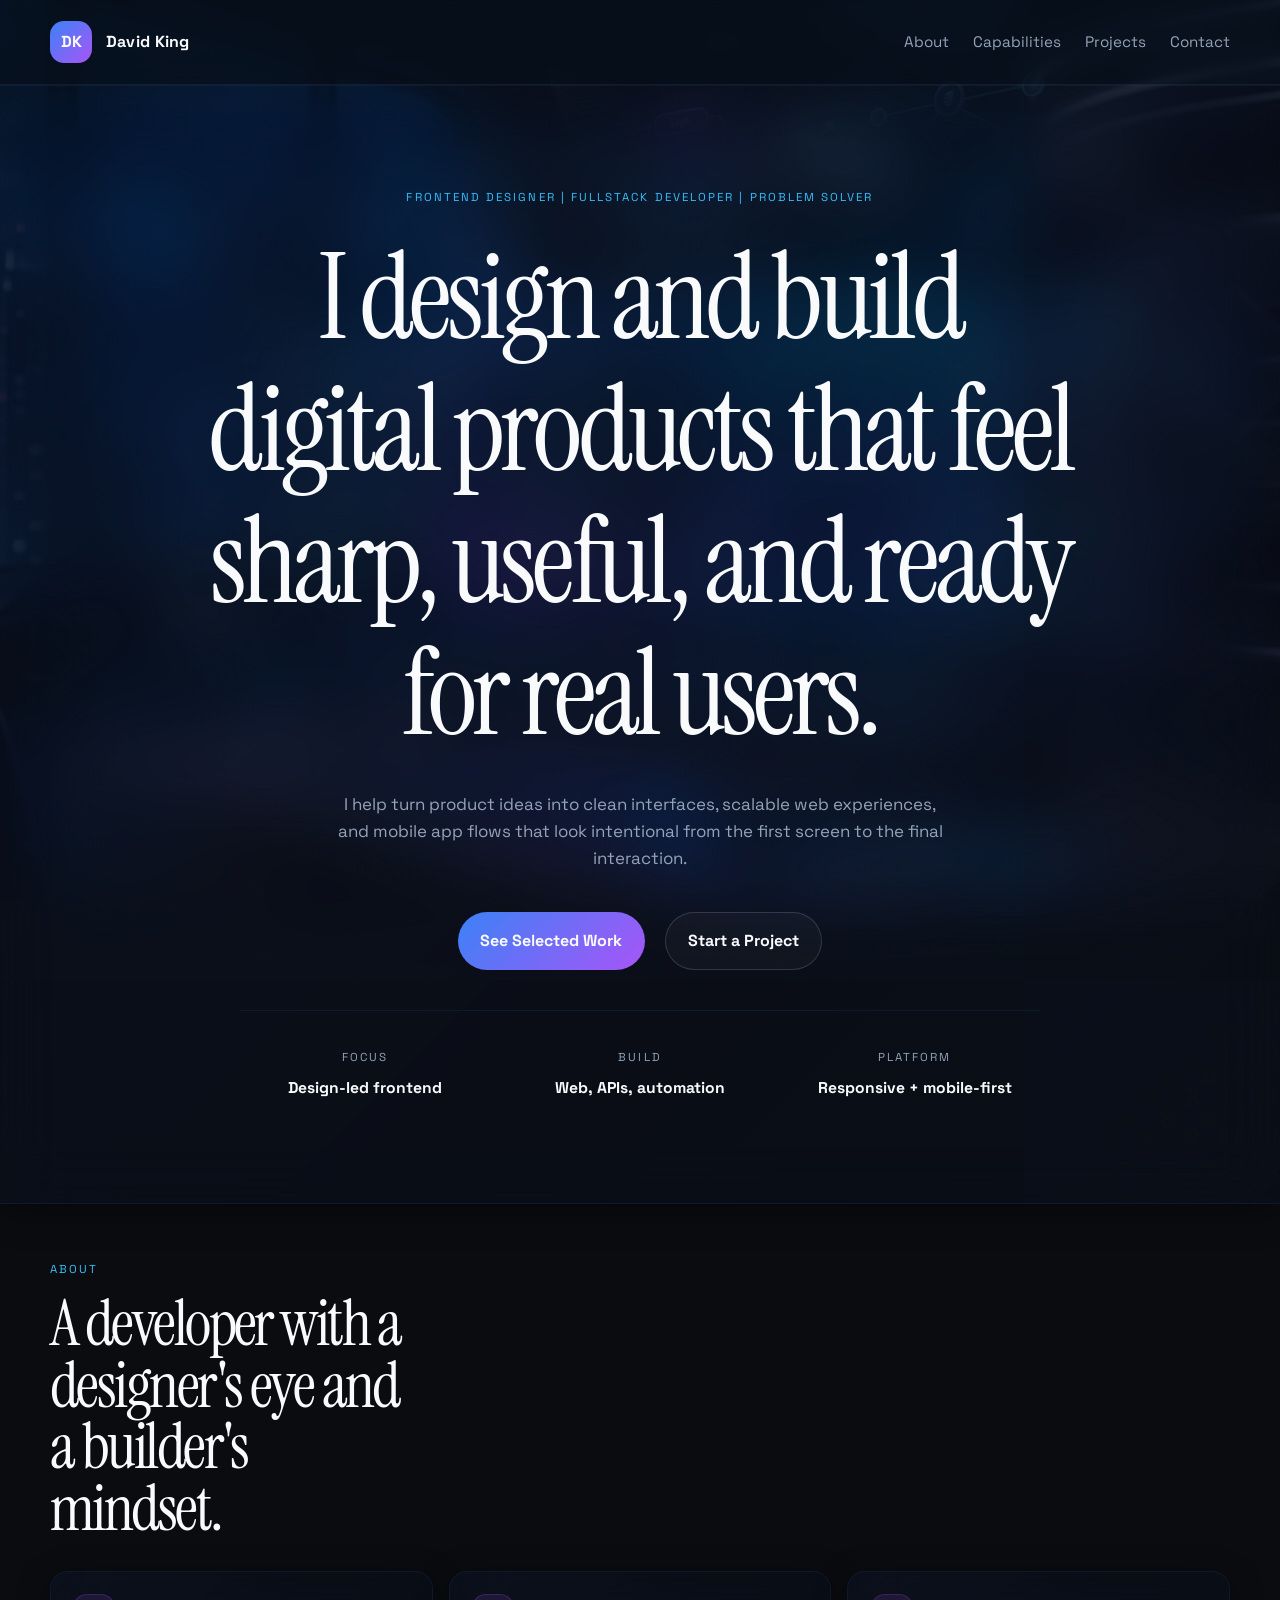
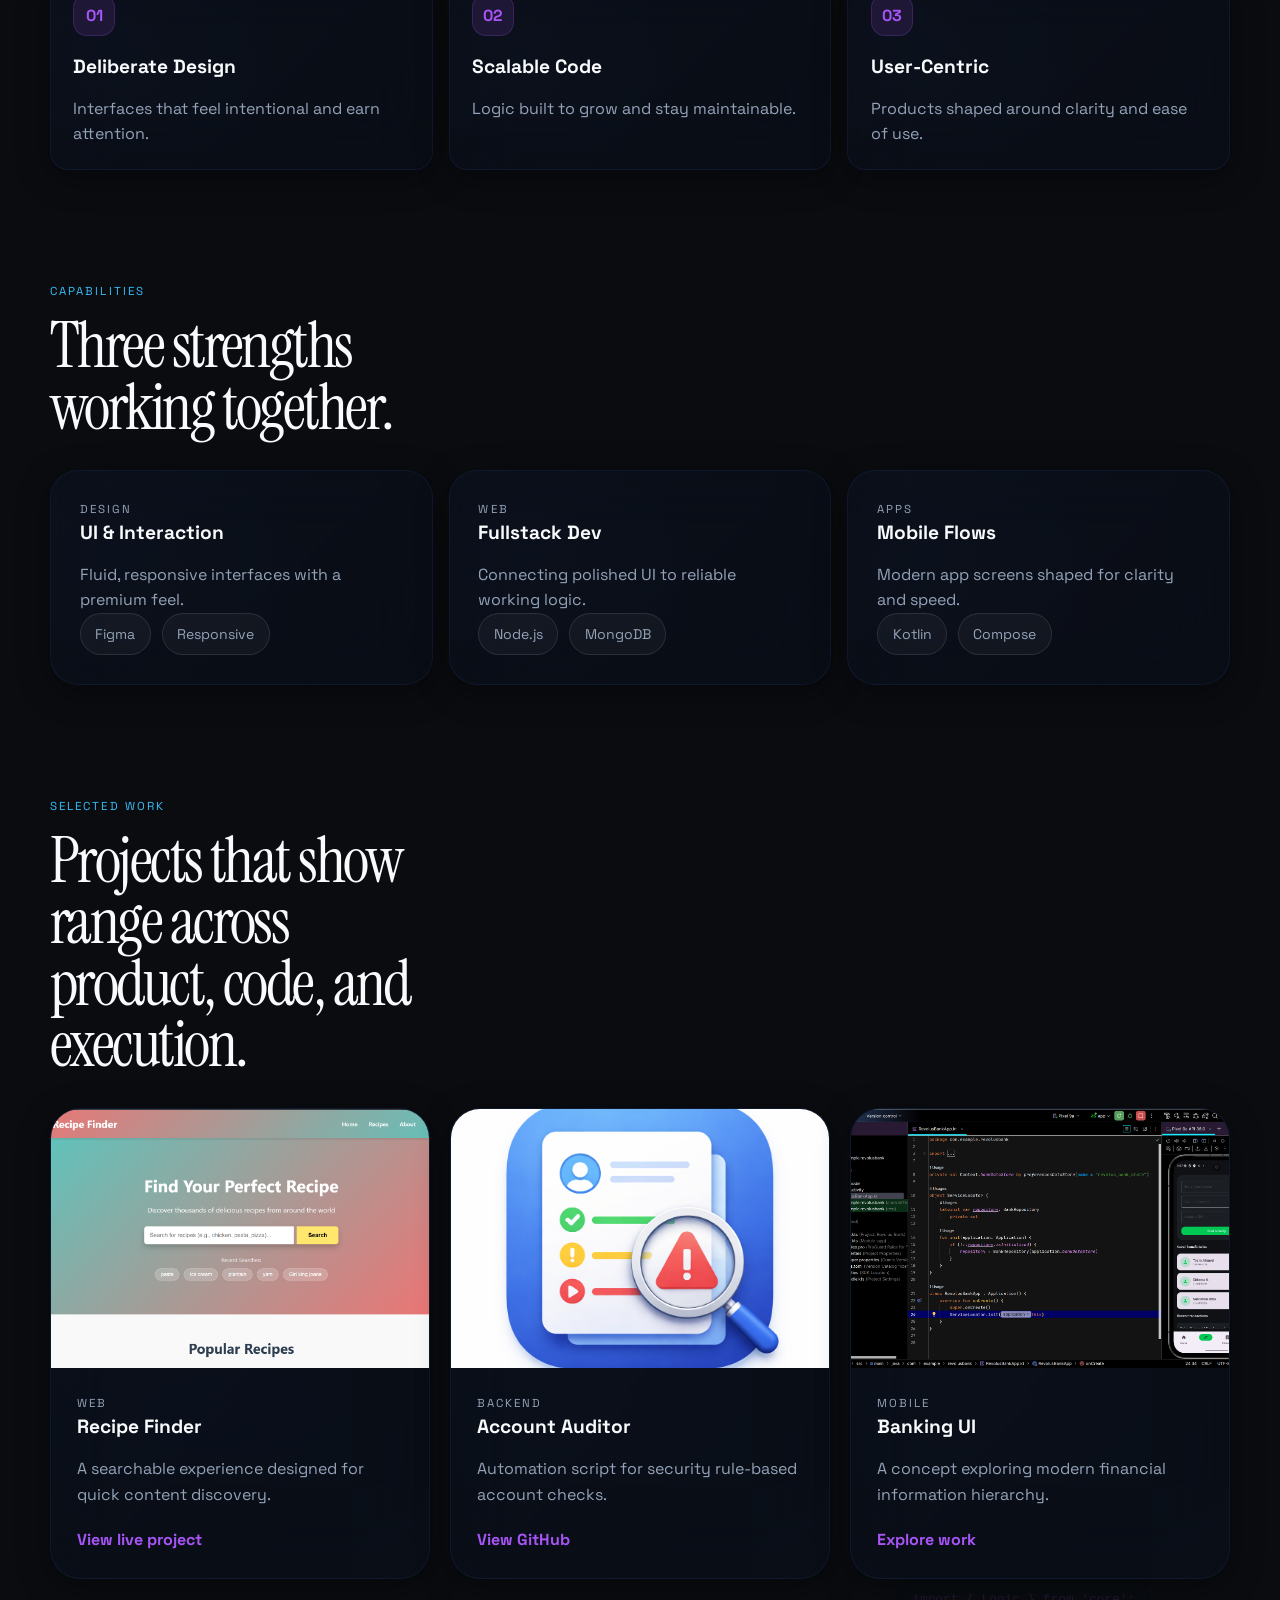
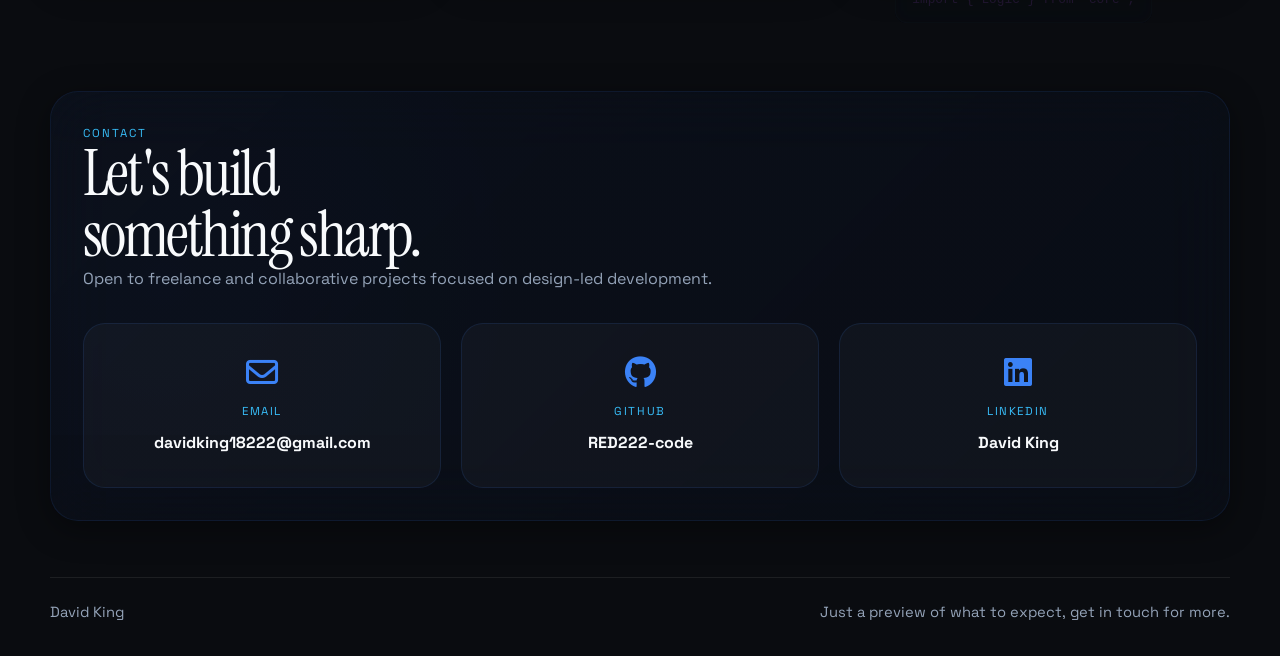
==== index.html @ bf454a8c "Initial commit" ====
<!DOCTYPE html>
<html lang="en">

<head>
    <meta charset="UTF-8">
    <meta name="viewport" content="width=device-width, initial-scale=1.0">
    <meta name="description"
        content="Portfolio of David King, a frontend designer, fullstack developer, and app developer building polished digital products across web and mobile.">
    <title>David King | Frontend Designer & Fullstack Developer</title>
    <link rel="preconnect" href="https://fonts.googleapis.com">
    <link rel="preconnect" href="https://fonts.gstatic.com" crossorigin>
    <link
        href="https://fonts.googleapis.com/css2?family=Instrument+Serif:ital@0;1&family=Space+Grotesk:wght@400;500;700&display=swap"
        rel="stylesheet">
    <link rel="stylesheet" href="https://cdnjs.cloudflare.com/ajax/libs/font-awesome/6.5.1/css/all.min.css">
    <link rel="stylesheet" href="style.css">
</head>

<body>
    <div class="page-glow page-glow-left"></div>
    <div class="page-glow page-glow-right"></div>

    <nav class="navbar">
        <div class="container nav-wrapper">
            <a href="#home" class="brand">
                <span class="brand-mark">DK</span>
                <span class="brand-text">David King</span>
            </a>

            <button class="menu-toggle" type="button" aria-expanded="false" aria-controls="navMenu"
                aria-label="Toggle navigation">
                <span></span>
                <span></span>
            </button>

            <div class="nav-panel" id="navMenu">
                <ul class="nav-menu">
                    <li><a href="#about" class="nav-link">About</a></li>
                    <li><a href="#capabilities" class="nav-link">Capabilities</a></li>
                    <li><a href="#projects" class="nav-link">Projects</a></li>
                    <li><a href="#contact" class="nav-link">Contact</a></li>
                </ul>
            </div>
        </div>
    </nav>

    <main>
        <section id="home" class="hero">
            <div class="decorative-elements">
                <div class="floating-snippet snippet-1">const solve = (problem) => { ... }</div>
                <div class="floating-snippet snippet-2">GET /api/v1/solutions</div>
                <div class="floating-snippet snippet-3">{ status: "optimized" }</div>
                <div class="floating-snippet snippet-4">import { Logic } from 'core';</div>
            </div>
            <div class="hero-grid">
                <div class="hero-copy reveal">
                    <p class="eyebrow">Frontend designer | Fullstack developer | Problem Solver</p>
                    <h1 class="hero-title">I design and build digital products that feel sharp, useful, and ready for
                        real users.</h1>
                    <p class="hero-description">
                        I help turn product ideas into clean interfaces, scalable web experiences, and mobile app flows
                        that look intentional from the first screen to the final interaction.
                    </p>
                    <div class="hero-actions">
                        <a href="#projects" class="btn btn-primary">See Selected Work</a>
                        <a href="#contact" class="btn btn-secondary">Start a Project</a>
                    </div>
                    <div class="hero-proof">
                        <div>
                            <span class="proof-label">Focus</span>
                            <strong>Design-led frontend</strong>
                        </div>
                        <div>
                            <span class="proof-label">Build</span>
                            <strong>Web, APIs, automation</strong>
                        </div>
                        <div>
                            <span class="proof-label">Platform</span>
                            <strong>Responsive + mobile-first</strong>
                        </div>
                    </div>
                </div>

            </div>
            </div>
        </section>

        <section id="about" class="about section-shell">
            <div class="container">
                <div class="section-heading reveal">
                    <p class="eyebrow">About</p>
                    <h2 class="section-title">A developer with a designer's eye and a builder's mindset.</h2>
                </div>

                <div class="about-grid">
                    <div class="about-values">
                        <article class="value-card reveal">
                            <span class="value-index">01</span>
                            <h3>Deliberate Design</h3>
                            <p>Interfaces that feel intentional and earn attention.</p>
                        </article>
                        <article class="value-card reveal">
                            <span class="value-index">02</span>
                            <h3>Scalable Code</h3>
                            <p>Logic built to grow and stay maintainable.</p>
                        </article>
                        <article class="value-card reveal">
                            <span class="value-index">03</span>
                            <h3>User-Centric</h3>
                            <p>Products shaped around clarity and ease of use.</p>
                        </article>
                    </div>
                </div>
            </div>
        </section>

        <section id="capabilities" class="capabilities section-shell">
            <div class="container">
                <div class="section-heading reveal">
                    <p class="eyebrow">Capabilities</p>
                    <h2 class="section-title">Three strengths working together.</h2>
                </div>

                <div class="capability-grid">
                    <article class="capability-card reveal">
                        <p class="card-kicker">Design</p>
                        <h3>UI & Interaction</h3>
                        <p>Fluid, responsive interfaces with a premium feel.</p>
                        <div class="tag-row">
                            <span>Figma</span>
                            <span>Responsive</span>
                        </div>
                    </article>

                    <article class="capability-card reveal">
                        <p class="card-kicker">Web</p>
                        <h3>Fullstack Dev</h3>
                        <p>Connecting polished UI to reliable working logic.</p>
                        <div class="tag-row">
                            <span>Node.js</span>
                            <span>MongoDB</span>
                        </div>
                    </article>

                    <article class="capability-card reveal">
                        <p class="card-kicker">Apps</p>
                        <h3>Mobile Flows</h3>
                        <p>Modern app screens shaped for clarity and speed.</p>
                        <div class="tag-row">
                            <span>Kotlin</span>
                            <span>Compose</span>
                        </div>
                    </article>
                </div>
            </div>
        </section>

        <section id="projects" class="projects section-shell">
            <div class="container">
                <div class="section-heading reveal">
                    <p class="eyebrow">Selected work</p>
                    <h2 class="section-title">Projects that show range across product, code, and execution.</h2>
                </div>

                <div class="projects-grid">
                    <article class="project-card reveal">
                        <div class="project-image-wrapper">
                            <img src="img/recipe searcher.png" alt="Recipe Finder interface preview"
                                class="project-image" loading="lazy">
                        </div>
                        <div class="project-content">
                            <p class="card-kicker">Web</p>
                            <h3>Recipe Finder</h3>
                            <p>A searchable experience designed for quick content discovery.</p>
                            <a href="https://courageous-churros-f4e0e7.netlify.app/" class="project-link"
                                target="_blank" rel="noopener noreferrer">View live project</a>
                        </div>
                    </article>

                    <article class="project-card reveal">
                        <div class="project-image-wrapper">
                            <img src="img/Account audit.png" alt="Account auditing workflow preview"
                                class="project-image" loading="lazy">
                        </div>
                        <div class="project-content">
                            <p class="card-kicker">Backend</p>
                            <h3>Account Auditor</h3>
                            <p>Automation script for security rule-based account checks.</p>
                            <a href="https://github.com/RED222-code" class="project-link" target="_blank"
                                rel="noopener noreferrer">View GitHub</a>
                        </div>
                    </article>

                    <article class="project-card reveal">
                        <div class="project-image-wrapper">
                            <img src="img/Banking app.png" alt="Banking app UI concept preview" class="project-image"
                                loading="lazy">
                        </div>
                        <div class="project-content">
                            <p class="card-kicker">Mobile</p>
                            <h3>Banking UI</h3>
                            <p>A concept exploring modern financial information hierarchy.</p>
                            <a href="https://github.com/RED222-code" class="project-link" target="_blank"
                                rel="noopener noreferrer">Explore work</a>
                        </div>
                    </article>
                </div>
            </div>
        </section>


        <section id="contact" class="contact section-shell">
            <div class="container contact-shell reveal">
                <div class="contact-copy">
                    <p class="eyebrow">Contact</p>
                    <h2 class="section-title">Let's build something sharp.</h2>
                    <p class="contact-intro">
                        Open to freelance and collaborative projects focused on design-led development.
                    </p>
                </div>

                <div class="contact-grid">
                    <a class="contact-card" href="mailto:davidking18222@gmail.com">
                        <i class="fa-regular fa-envelope"></i>
                        <span>Email</span>
                        <strong>davidking18222@gmail.com</strong>
                    </a>
                    <a class="contact-card" href="https://github.com/RED222-code" target="_blank"
                        rel="noopener noreferrer">
                        <i class="fa-brands fa-github"></i>
                        <span>GitHub</span>
                        <strong>RED222-code</strong>
                    </a>
                    <a class="contact-card" href="https://www.linkedin.com/in/davidking/" target="_blank"
                        rel="noopener noreferrer">
                        <i class="fa-brands fa-linkedin"></i>
                        <span>LinkedIn</span>
                        <strong>David King</strong>
                    </a>
                </div>
            </div>
        </section>
    </main>

    <footer class="footer">
        <div class="container footer-shell">
            <p>David King</p>
            <p>Just a preview of what to expect, get in touch for more.</p>
        </div>
    </footer>

    <script src="backend.js"></script>
</body>

</html>
---- style.css ----
:root {
    --bg: #0a0c10;
    --bg-soft: #11141b;
    --bg-overlay: rgba(10, 12, 16, 0.65);
    --panel: rgba(15, 23, 42, 0.45);
    --panel-strong: rgba(10, 15, 25, 0.75);
    --line: rgba(59, 130, 246, 0.12);
    --text: #f8fafc;
    --muted: #94a3b8;
    --accent: #3b82f6;
    --accent-soft: #60a5fa;
    --accent-purple: #a855f7;
    --cool: #38bdf8;
    --shadow: 0 24px 80px rgba(0, 0, 0, 0.6);
    --radius: 28px;
    --radius-sm: 18px;
    --transition: 200ms cubic-bezier(0.4, 0, 0.2, 1);
}

* {
    margin: 0;
    padding: 0;
    box-sizing: border-box;
}

html {
    scroll-behavior: smooth;
}

body {
    font-family: "Space Grotesk", sans-serif;
    background-color: var(--bg);
    background-image: 
        linear-gradient(var(--bg-overlay), var(--bg-overlay)),
        url('img/background.png');
    background-attachment: fixed;
    background-size: cover;
    background-position: center;
    color: var(--text);
    line-height: 1.6;
    overflow-x: hidden;
    position: relative;
}

/* body::before removed to make background clear */

a {
    color: inherit;
}

img {
    display: block;
    max-width: 100%;
}

button {
    font: inherit;
}

.container {
    width: min(1180px, calc(100% - 32px));
    margin: 0 auto;
}

.page-glow {
    position: fixed;
    width: 42rem;
    height: 42rem;
    border-radius: 50%;
    filter: blur(150px);
    pointer-events: none;
    opacity: 0.1;
    z-index: 0;
    will-change: transform, opacity, background-color;
    transition: background-color 1.2s ease;
}

.page-glow-left {
    top: 5rem;
    left: -15rem;
    background: rgba(59, 130, 246, 0.18);
}

.page-glow-right {
    bottom: 5rem;
    right: -15rem;
    background: rgba(168, 85, 247, 0.14);
}

.navbar,
main,
.footer {
    position: relative;
    z-index: 1;
}

.navbar {
    position: sticky;
    top: 0;
    backdrop-filter: blur(18px);
    background: rgba(7, 17, 31, 0.72);
    border-bottom: 1px solid rgba(255, 255, 255, 0.06);
    z-index: 20;
}

.nav-wrapper {
    display: flex;
    align-items: center;
    justify-content: space-between;
    min-height: 84px;
    gap: 1.25rem;
}

.brand {
    display: inline-flex;
    align-items: center;
    gap: 0.85rem;
    text-decoration: none;
}

.brand-mark {
    width: 42px;
    height: 42px;
    border-radius: 14px;
    display: grid;
    place-items: center;
    background: linear-gradient(135deg, var(--accent), var(--accent-purple));
    color: var(--text);
    font-weight: 700;
}

.brand-text {
    font-size: 1rem;
    font-weight: 700;
    letter-spacing: 0.02em;
}

.nav-panel {
    display: flex;
    align-items: center;
    gap: 1.25rem;
}

.nav-menu {
    list-style: none;
    display: flex;
    gap: 1.5rem;
}

.nav-link {
    text-decoration: none;
    color: var(--muted);
    font-size: 0.95rem;
    transition: color var(--transition);
}

.nav-link:hover,
.nav-link.active {
    color: var(--text);
}

.menu-toggle {
    display: none;
    width: 48px;
    height: 48px;
    border-radius: 14px;
    border: 1px solid var(--line);
    background: rgba(255, 255, 255, 0.03);
    color: var(--text);
    align-items: center;
    justify-content: center;
    gap: 0.35rem;
    flex-direction: column;
}

.menu-toggle span {
    width: 18px;
    height: 2px;
    background: currentColor;
    border-radius: 999px;
    transition: transform var(--transition), opacity var(--transition);
}

.menu-toggle[aria-expanded="true"] span:first-child {
    transform: translateY(3px) rotate(45deg);
}

.menu-toggle[aria-expanded="true"] span:last-child {
    transform: translateY(-3px) rotate(-45deg);
}

.btn {
    display: inline-flex;
    align-items: center;
    justify-content: center;
    gap: 0.5rem;
    border: 0;
    border-radius: 999px;
    padding: 0.95rem 1.4rem;
    text-decoration: none;
    font-weight: 700;
    transition: transform var(--transition), background var(--transition), color var(--transition), border-color var(--transition);
}

.btn:hover {
    transform: translateY(-2px);
}

.btn-primary,
.btn-nav {
    background: linear-gradient(135deg, var(--accent), var(--accent-purple));
    color: var(--text);
}

.btn-secondary {
    border: 1px solid rgba(255, 255, 255, 0.14);
    background: rgba(255, 255, 255, 0.03);
    color: var(--text);
}

.hero {
    padding: 0;
}

.hero-grid {
    display: grid;
    grid-template-columns: 1fr;
    width: 100%;
    align-items: center;
    justify-items: center;
    text-align: center;
}

.hero-copy,
.hero-card,
.value-card,
.capability-card,
.project-card,
.process-card,
.contact-shell {
    position: relative;
    background: linear-gradient(135deg, rgba(15, 23, 42, 0.3), rgba(10, 15, 25, 0.5));
    border: 1px solid rgba(59, 130, 246, 0.1);
    box-shadow: 0 8px 32px 0 rgba(0, 0, 0, 0.4);
    backdrop-filter: blur(32px) saturate(180%);
    -webkit-backdrop-filter: blur(32px) saturate(180%);
    transition: border-color 0.4s ease, box-shadow 0.4s ease, transform 0.4s ease;
    overflow: hidden;
    z-index: 1;
}

/* Liquid Glass Mesh Background */
.hero-copy::after,
.hero-card::after,
.value-card::after,
.capability-card::after,
.project-card::after,
.process-card::after,
.contact-shell::after {
    content: "";
    position: absolute;
    inset: -100%;
    background-image: url("data:image/svg+xml,%3Csvg viewBox='0 0 1000 1000' xmlns='http://www.w3.org/2000/svg'%3E%3Cdefs%3E%3CradialGradient id='g' cx='50%25' cy='50%25' r='50%25'%3E%3Cstop offset='0%25' stop-color='%233b82f6' stop-opacity='.08'/%3E%3Cstop offset='100%25' stop-color='%233b82f6' stop-opacity='0'/%3E%3C/radialGradient%3E%3C/defs%3E%3Ccircle cx='200' cy='200' r='500' fill='url(%23g)'/%3E%3Ccircle cx='800' cy='800' r='500' fill='url(%23g)'/%3E%3C/svg%3E");
    background-size: 60% 60%;
    opacity: 0.2;
    z-index: -2;
    animation: liquidMove 30s ease-in-out infinite alternate;
    pointer-events: none;
}

@keyframes liquidMove {
    0% { transform: translate(-5%, -5%) rotate(0deg); }
    100% { transform: translate(5%, 5%) rotate(5deg); }
}

/* Spotlight overlay */
.hero-copy::before,
.hero-card::before,
.value-card::before,
.capability-card::before,
.project-card::before,
.process-card::before,
.contact-shell::before {
    content: "";
    position: absolute;
    inset: 0;
    background: radial-gradient(
        600px circle at var(--mouse-x, -100%) var(--mouse-y, -100%), 
        rgba(59, 130, 246, 0.15), 
        transparent 40%
    );
    z-index: -1;
    pointer-events: none;
    opacity: 0;
    transition: opacity 0.5s ease;
}

.hero-copy:hover::before,
.hero-card:hover::before,
.value-card:hover::before,
.capability-card:hover::before,
.project-card:hover::before,
.process-card:hover::before,
.contact-shell:hover::before {
    opacity: 1;
}

.hero-copy:hover,
.hero-card:hover,
.value-card:hover,
.capability-card:hover,
.project-card:hover,
.process-card:hover,
.contact-shell:hover {
    border-color: rgba(59, 130, 246, 0.4);
    box-shadow: 0 0 40px rgba(59, 130, 246, 0.12);
}

.hero-copy {
    padding: clamp(4rem, 8vw, 8rem) clamp(1rem, 5vw, 4rem);
    border-radius: 0;
    width: 100%;
    min-height: 100vh;
    display: flex;
    flex-direction: column;
    justify-content: center;
    align-items: center;
    border-left: 0;
    border-right: 0;
}

.eyebrow,
.card-kicker,
.hero-card-label,
.proof-label {
    text-transform: uppercase;
    letter-spacing: 0.18em;
    font-size: 0.72rem;
}

.eyebrow,
.card-kicker,
.hero-card-label {
    color: var(--cool);
}

.hero-title,
.section-title,
.hero-card h2 {
    font-family: "Instrument Serif", serif;
    font-weight: 400;
    line-height: 0.96;
    letter-spacing: -0.04em;
}

.hero-title {
    font-size: clamp(3rem, 10vw, 7.5rem);
    margin: 1.5rem 0 2rem;
    max-width: 16ch;
    line-height: 1.1;
}

.hero-description {
    max-width: 56ch;
    margin-left: auto;
    margin-right: auto;
    color: var(--muted);
    font-size: 1.06rem;
}

.hero-actions {
    display: flex;
    flex-wrap: wrap;
    justify-content: center;
    gap: 1.25rem;
    margin: 2.5rem 0;
}

.hero-proof {
    display: grid;
    grid-template-columns: repeat(3, minmax(0, 1fr));
    gap: 1.5rem;
    padding-top: 2rem;
    border-top: 1px solid rgba(59, 130, 246, 0.1);
    width: 100%;
    max-width: 800px;
    margin-left: auto;
    margin-right: auto;
}

.hero-proof strong {
    display: block;
    margin-top: 0.45rem;
    font-size: 0.98rem;
}

.proof-label {
    color: var(--muted);
}

.hero-card {
    border-radius: 30px;
    padding: 2rem;
    display: flex;
    flex-direction: column;
    justify-content: space-between;
}

.hero-card h2 {
    font-size: clamp(2rem, 4vw, 3rem);
    margin: 0.9rem 0 1.25rem;
}

.hero-list {
    list-style: none;
    display: grid;
    gap: 1rem;
    color: var(--muted);
}

.hero-list li {
    padding-left: 1.15rem;
    position: relative;
}

.hero-list li::before {
    content: "";
    position: absolute;
    left: 0;
    top: 0.7rem;
    width: 6px;
    height: 6px;
    border-radius: 50%;
    background: var(--accent);
}

.hero-badges,
.tag-row {
    display: flex;
    flex-wrap: wrap;
    gap: 0.7rem;
}

.hero-badges {
    margin-top: 1.6rem;
}

.hero-badges span,
.tag-row span {
    border-radius: 999px;
    border: 1px solid rgba(255, 255, 255, 0.1);
    background: rgba(255, 255, 255, 0.04);
    padding: 0.55rem 0.9rem;
    font-size: 0.88rem;
    color: var(--muted);
}

.section-shell {
    padding: 3.5rem 0;
}

.section-heading {
    display: grid;
    gap: 0.9rem;
    margin-bottom: 2rem;
}

.section-title {
    font-size: clamp(2.4rem, 5vw, 4.5rem);
    max-width: 13ch;
}

.about-grid {
    display: grid;
    grid-template-columns: 1fr;
    gap: 1.5rem;
}

.contact-shell {
    border-radius: var(--radius);
    padding: 2rem;
}


.about-values {
    display: grid;
    grid-template-columns: repeat(3, minmax(0, 1fr));
    gap: 1rem;
}

.value-card {
    border-radius: var(--radius-sm);
    padding: 1.4rem;
}

.value-index,
.process-card span {
    display: inline-flex;
    align-items: center;
    justify-content: center;
    width: 42px;
    height: 42px;
    border-radius: 14px;
    background: rgba(168, 85, 247, 0.12);
    color: var(--accent-purple);
    margin-bottom: 1rem;
    font-weight: 700;
    border: 1px solid rgba(168, 85, 247, 0.2);
}

.value-card h3,
.capability-card h3,
.project-content h3,
.process-card h3 {
    font-size: 1.2rem;
    margin-bottom: 0.8rem;
}

.value-card p,
.capability-card p,
.project-content p,
.process-card p,
.contact-intro {
    color: var(--muted);
}

.capability-grid,
.process-grid {
    display: grid;
    grid-template-columns: repeat(3, minmax(0, 1fr));
    gap: 1rem;
}

.capability-card,
.process-card {
    border-radius: var(--radius);
    padding: 1.8rem;
}

.projects-grid {
    display: grid;
    grid-template-columns: repeat(3, minmax(0, 1fr));
    gap: 1.25rem;
}

.project-card {
    border-radius: 30px;
    overflow: hidden;
}

.project-image-wrapper {
    aspect-ratio: 16 / 11;
    overflow: hidden;
    background: var(--panel-strong);
}

.project-image {
    width: 100%;
    height: 100%;
    object-fit: cover;
    transition: transform 300ms ease;
}

.project-card:hover .project-image {
    transform: scale(1.04);
}

.project-content {
    padding: 1.6rem;
}

.project-points {
    list-style: none;
    display: grid;
    gap: 0.75rem;
    margin: 1rem 0 1.25rem;
}

.project-points li {
    position: relative;
    padding-left: 1.2rem;
    color: var(--muted);
}

.project-points li::before {
    content: "";
    position: absolute;
    left: 0;
    top: 0.65rem;
    width: 7px;
    height: 7px;
    border-radius: 50%;
    background: var(--cool);
}

.project-link {
    display: inline-flex;
    margin-top: 1.25rem;
    text-decoration: none;
    font-weight: 700;
    color: var(--accent-purple);
}

.contact-shell {
    display: grid;
    gap: 2rem;
}

.contact-grid {
    display: grid;
    grid-template-columns: repeat(3, minmax(0, 1fr));
    gap: 1.25rem;
}

.contact-card {
    display: flex;
    flex-direction: column;
    align-items: center;
    justify-content: center;
    text-align: center;
    gap: 0.6rem;
    text-decoration: none;
    padding: 2rem 1.5rem;
    border-radius: 22px;
    border: 1px solid var(--line);
    background: rgba(255, 255, 255, 0.03);
    transition: transform var(--transition), border-color var(--transition), background var(--transition);
}

.contact-card i {
    font-size: 2rem;
    color: var(--accent);
    margin-bottom: 0.25rem;
    transition: transform var(--transition), color var(--transition);
}

.contact-card:hover i {
    transform: scale(1.1);
    color: var(--accent-purple);
}

.contact-card:hover {
    transform: translateY(-3px);
    border-color: rgba(255, 209, 102, 0.4);
    background: rgba(255, 255, 255, 0.05);
}

.contact-card span {
    color: var(--cool);
    text-transform: uppercase;
    letter-spacing: 0.14em;
    font-size: 0.72rem;
}

.footer {
    padding: 0 0 2rem;
}

.footer-shell {
    border-top: 1px solid rgba(255, 255, 255, 0.08);
    padding-top: 1.4rem;
    display: flex;
    justify-content: space-between;
    gap: 1rem;
    color: var(--muted);
    font-size: 0.92rem;
}

.reveal {
    opacity: 1;
    transform: none;
}

.js .reveal {
    opacity: 0;
    transform: translateY(28px);
    transition: opacity 600ms ease, transform 600ms ease;
}

.js .reveal.is-visible {
    opacity: 1;
    transform: translateY(0);
}

@media (max-width: 1080px) {
    .hero-grid,
    .about-grid,
    .projects-grid,
    .contact-grid,
    .capability-grid,
    .process-grid {
        grid-template-columns: 1fr 1fr;
    }

    .about-values {
        grid-template-columns: 1fr;
    }

    .contact-grid {
        grid-template-columns: 1fr 1fr;
    }
}

@media (max-width: 860px) {
    .menu-toggle {
        display: inline-flex;
    }

    .nav-panel {
        position: absolute;
        top: calc(100% + 12px);
        right: 16px;
        left: 16px;
        padding: 1rem;
        border-radius: 24px;
        border: 1px solid rgba(220, 38, 38, 0.2);
        background: rgba(20, 5, 5, 0.9);
        backdrop-filter: blur(24px) saturate(180%);
        box-shadow: var(--shadow);
        display: none;
        flex-direction: column;
        align-items: stretch;
    }

    .nav-panel.is-open {
        display: flex;
    }

    .nav-menu {
        flex-direction: column;
        gap: 1rem;
    }

    .btn-nav {
        width: 100%;
    }

    .hero-grid,
    .about-grid,
    .projects-grid,
    .capability-grid,
    .process-grid,
    .contact-grid {
        grid-template-columns: 1fr;
    }

    .hero-copy {
        min-height: auto;
    }

    .hero-proof {
        grid-template-columns: 1fr;
    }

    .section-title {
        max-width: 100%;
    }

    .footer-shell {
        flex-direction: column;
    }
}

@media (max-width: 560px) {
    .hero {
        padding-top: 4.5rem;
    }

    .hero-copy,
    .hero-card,
    .about-story,
    .value-card,
    .capability-card,
    .project-content,
    .process-card,
    .contact-shell {
        padding: 1.3rem;
    }

    .container {
        width: min(1180px, calc(100% - 20px));
    }

    .hero-title {
        font-size: clamp(2.8rem, 14vw, 4rem);
    }

    .section-title {
        font-size: clamp(2rem, 11vw, 3rem);
    }
}

.decorative-elements {
    position: absolute;
    inset: 0;
    pointer-events: none;
    overflow: hidden;
    z-index: 0;
}

.floating-snippet {
    position: absolute;
    padding: 0.75rem 1rem;
    background: rgba(15, 23, 42, 0.4);
    backdrop-filter: blur(8px);
    border: 1px solid rgba(59, 130, 246, 0.15);
    border-radius: 12px;
    font-family: monospace;
    font-size: 0.8rem;
    color: var(--accent-soft);
    opacity: 0.15;
    white-space: nowrap;
    animation: float 12s ease-in-out infinite alternate;
}

.snippet-1 { top: 15%; left: 5%; animation-delay: 0s; }
.snippet-2 { top: 25%; right: 5%; animation-delay: -3s; color: var(--accent-purple); }
.snippet-3 { bottom: 20%; left: 10%; animation-delay: -6s; }
.snippet-4 { bottom: 15%; right: 10%; animation-delay: -9s; color: var(--accent-purple); }

@keyframes float {
    0% { transform: translateY(0) rotate(0deg); }
    50% { transform: translateY(-20px) rotate(1deg); }
    100% { transform: translateY(0) rotate(0deg); }
}

@media (prefers-reduced-motion: reduce) {
    html {
        scroll-behavior: auto;
    }

    *,
    *::before,
    *::after {
        animation: none !important;
        transition: none !important;
    }

    .reveal {
        opacity: 1;
        transform: none;
    }

    .floating-snippet {
        animation: none !important;
    }
}
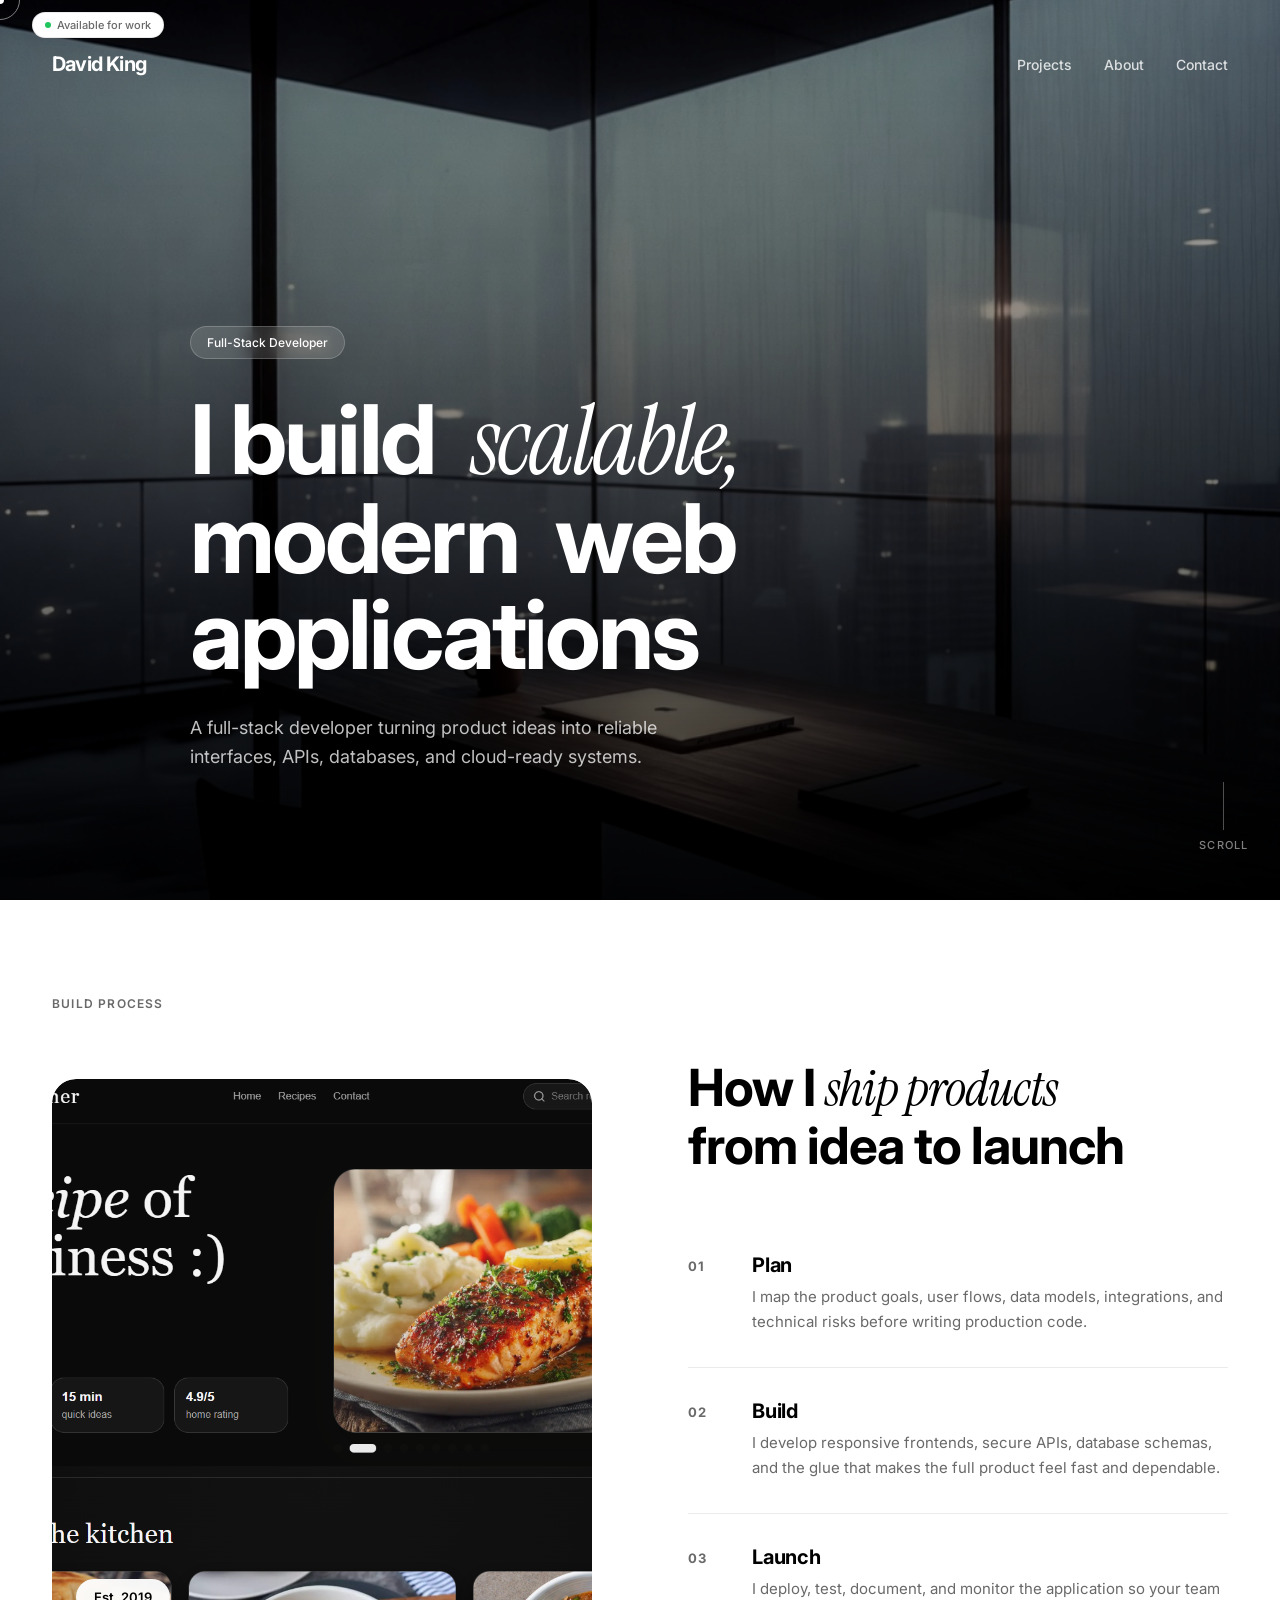
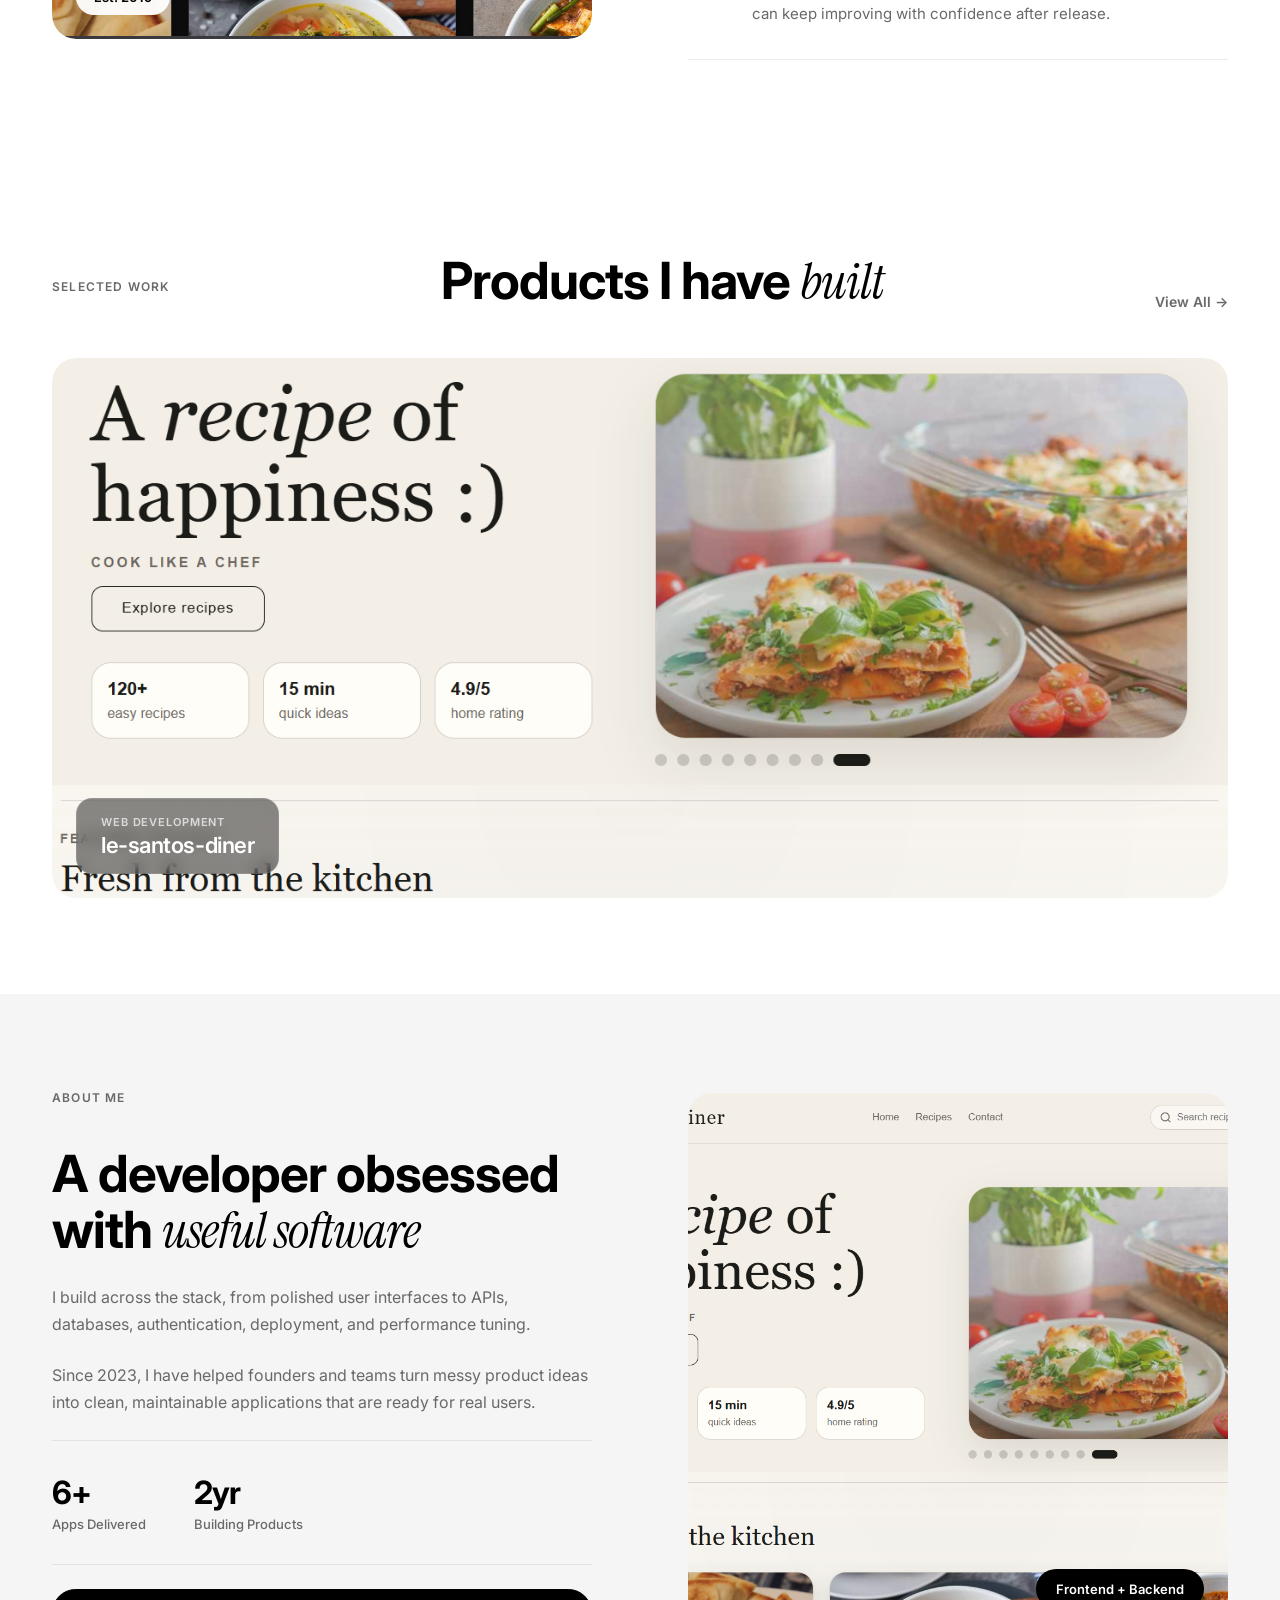
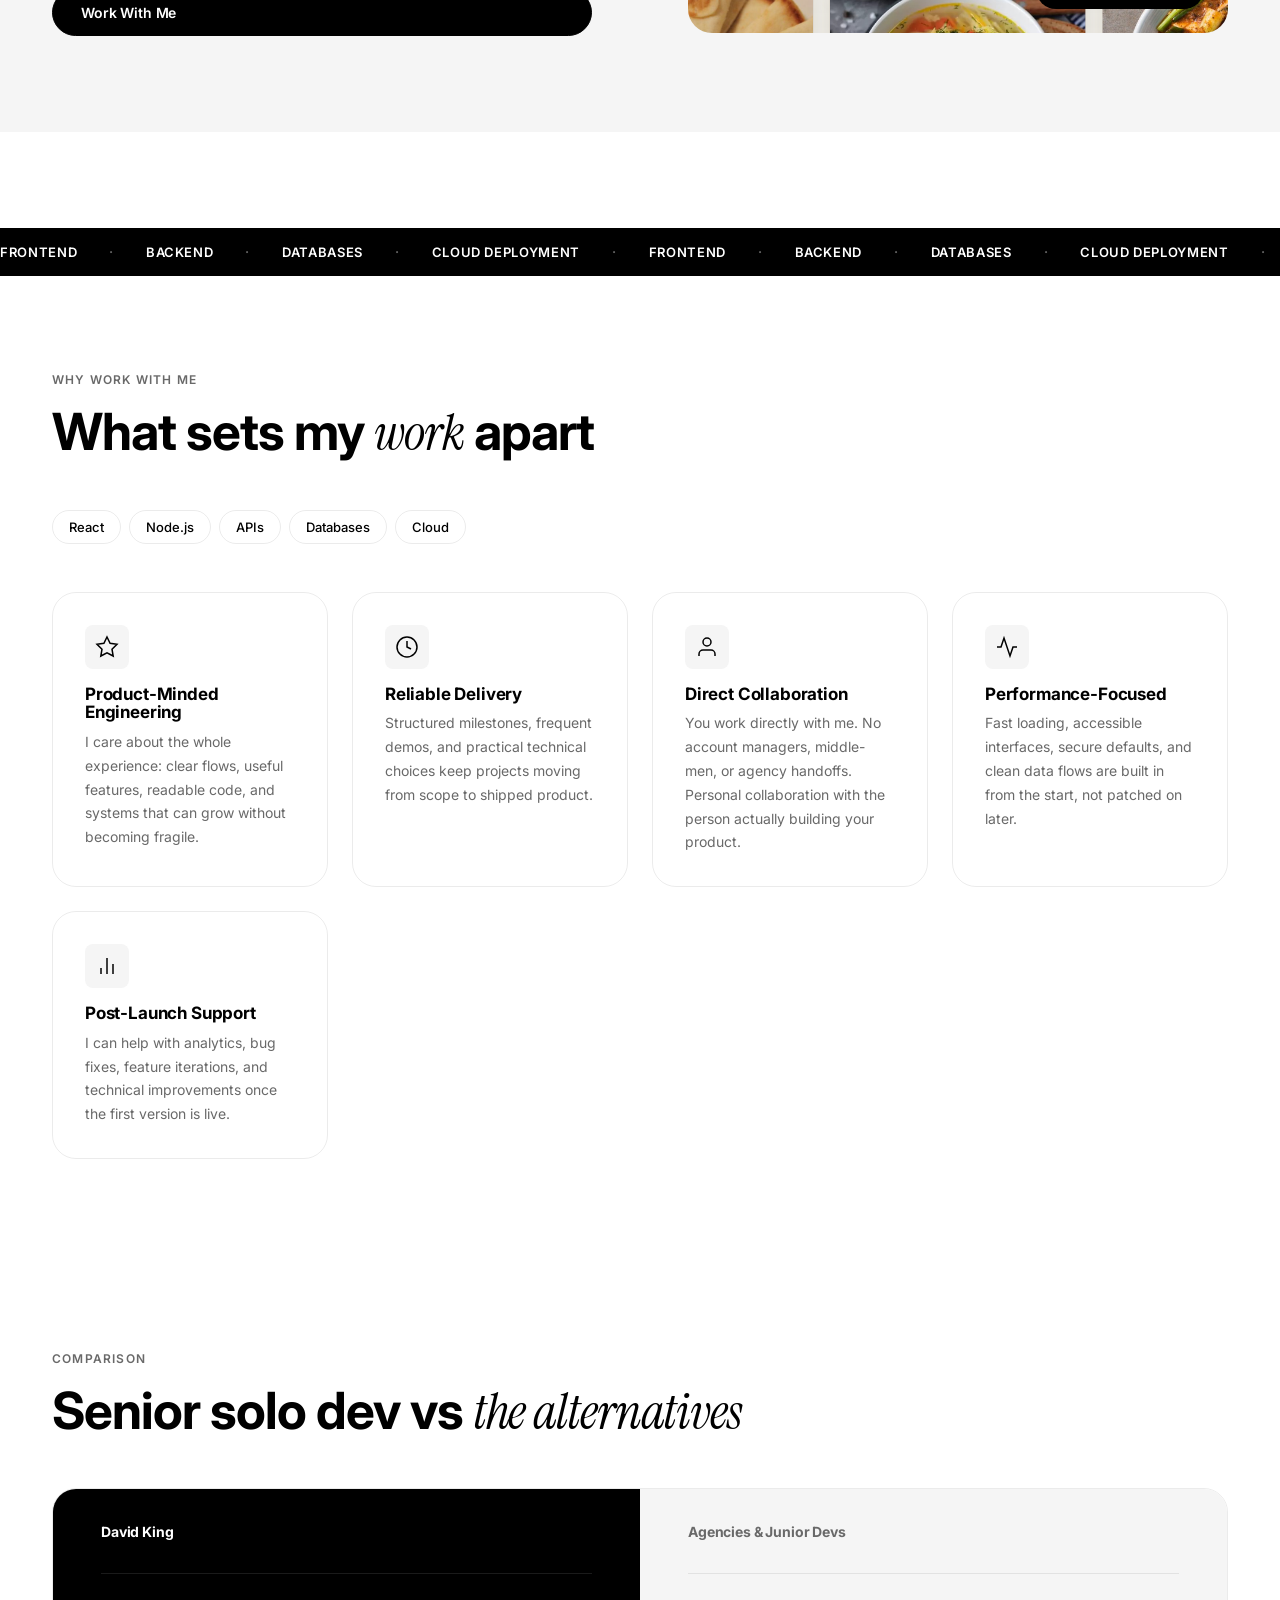
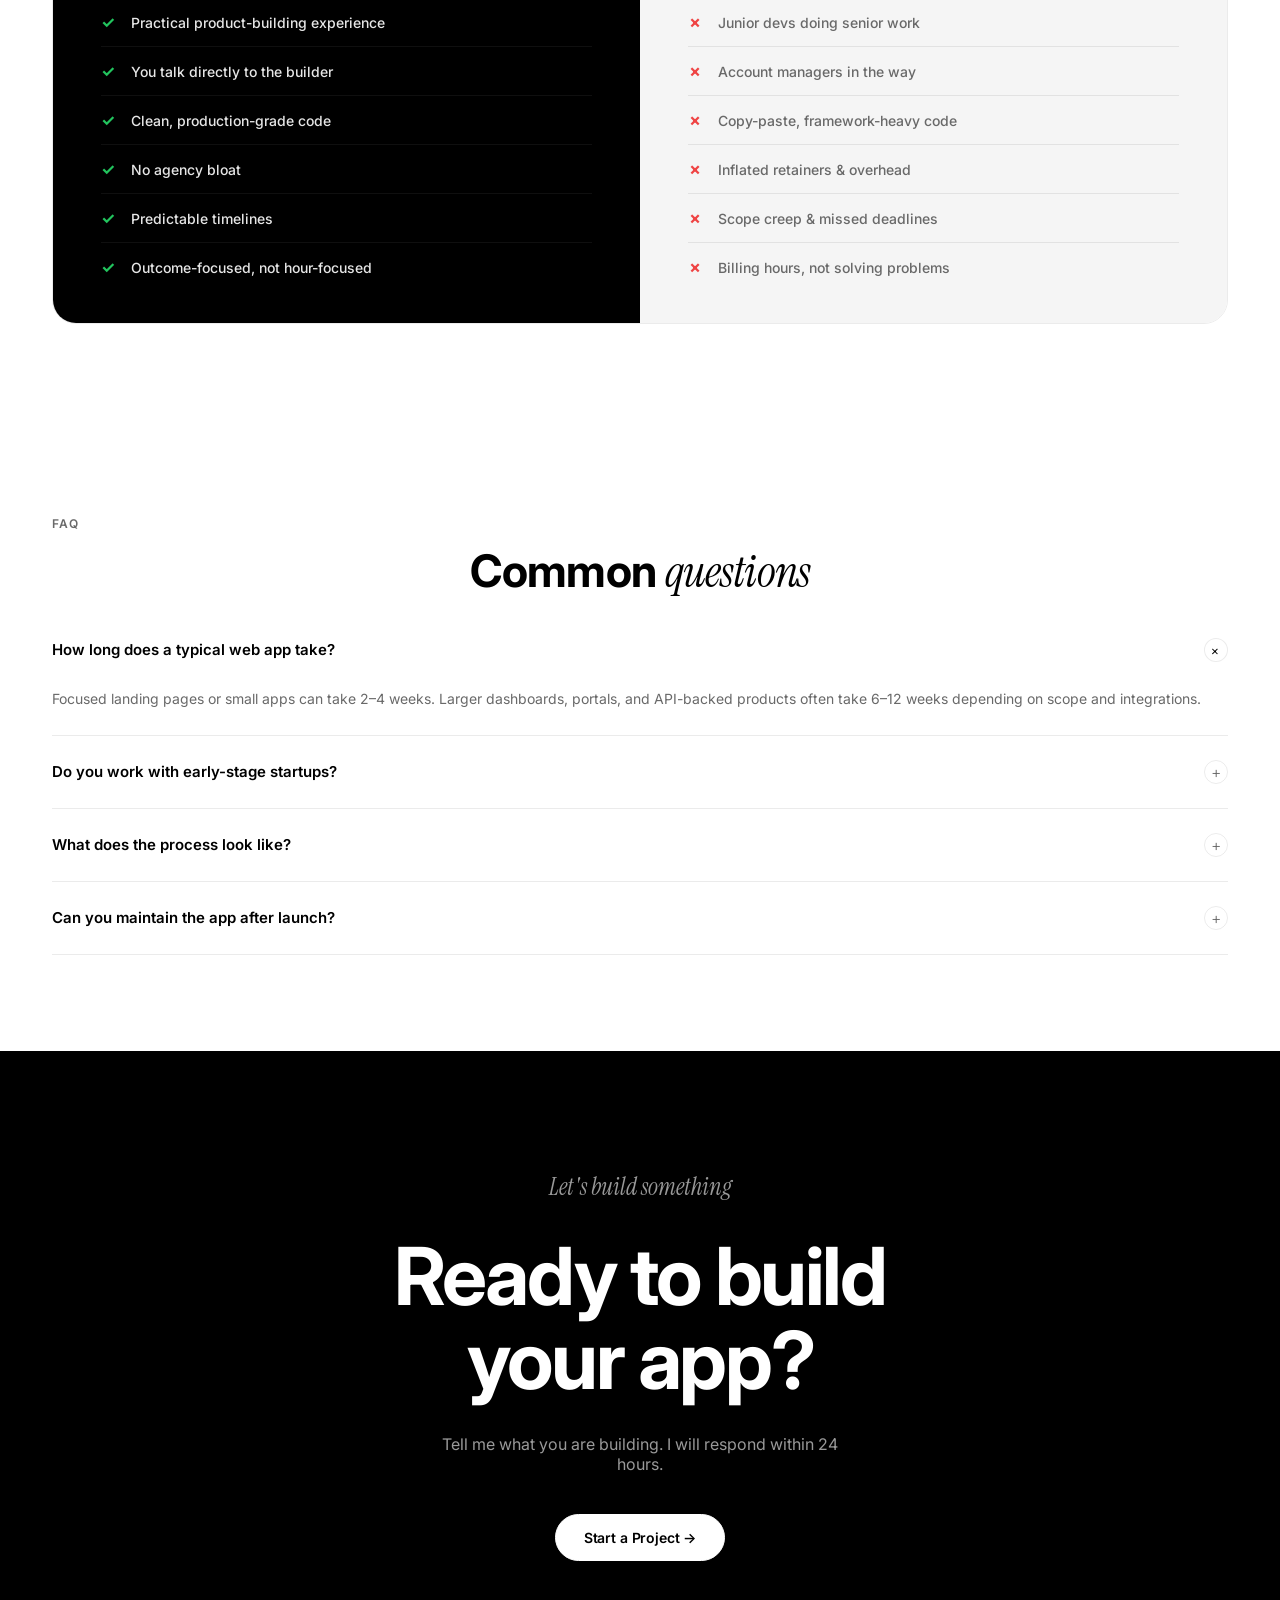
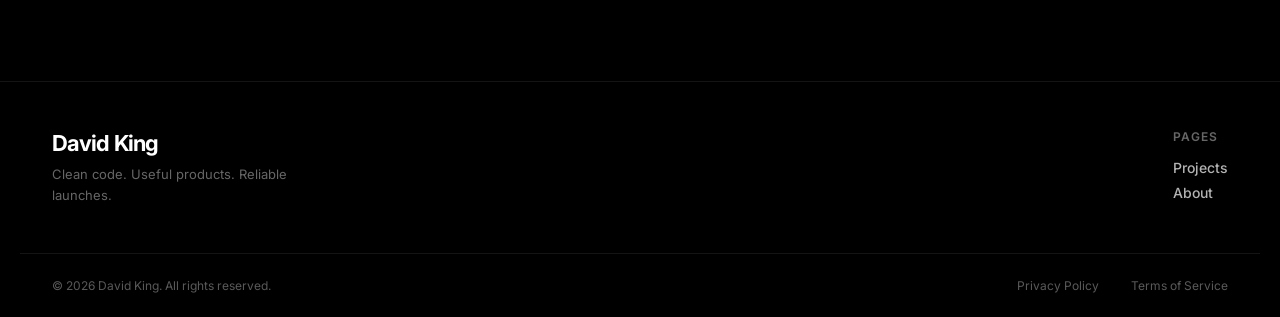
==== commit 58e4d637: "Made some changes New design and projects" ====
--- a/index.html
+++ b/index.html
@@ -2,254 +2,420 @@
 <html lang="en">
 
 <head>
-    <meta charset="UTF-8">
-    <meta name="viewport" content="width=device-width, initial-scale=1.0">
-    <meta name="description"
-        content="Portfolio of David King, a frontend designer, fullstack developer, and app developer building polished digital products across web and mobile.">
-    <title>David King | Frontend Designer & Fullstack Developer</title>
-    <link rel="preconnect" href="https://fonts.googleapis.com">
-    <link rel="preconnect" href="https://fonts.gstatic.com" crossorigin>
-    <link
-        href="https://fonts.googleapis.com/css2?family=Instrument+Serif:ital@0;1&family=Space+Grotesk:wght@400;500;700&display=swap"
-        rel="stylesheet">
-    <link rel="stylesheet" href="https://cdnjs.cloudflare.com/ajax/libs/font-awesome/6.5.1/css/all.min.css">
-    <link rel="stylesheet" href="style.css">
+  <meta charset="UTF-8">
+  <meta name="viewport" content="width=device-width, initial-scale=1.0">
+  <title>David King — Full-Stack Developer</title>
+  <meta name="description"
+    content="David King is a full-stack developer building fast, accessible web apps, scalable backends, and polished product experiences for startups and growing teams.">
+  <meta property="og:type" content="website">
+  <meta property="og:title" content="David King — Full-Stack Developer">
+  <meta property="og:description"
+    content="Full-stack developer portfolio featuring web apps, APIs, dashboards, and production-grade digital products.">
+  <meta name="twitter:card" content="summary_large_image">
+  <link rel="preconnect" href="https://fonts.googleapis.com">
+  <link rel="preconnect" href="https://fonts.gstatic.com" crossorigin>
+  <link
+    href="https://fonts.googleapis.com/css2?family=Inter:ital,wght@0,300;0,400;0,500;0,600;0,700;0,900;1,400;1,700;1,900&family=Instrument+Serif:ital@1&display=swap"
+    rel="stylesheet">
+  <link rel="stylesheet" href="css/style.css">
 </head>
 
 <body>
-    <div class="page-glow page-glow-left"></div>
-    <div class="page-glow page-glow-right"></div>
-
-    <nav class="navbar">
-        <div class="container nav-wrapper">
-            <a href="#home" class="brand">
-                <span class="brand-mark">DK</span>
-                <span class="brand-text">David King</span>
+  <!-- Custom Cursor -->
+  <div id="cursor" class="cursor"></div>
+  <div id="cursor-follower" class="cursor-follower">
+    <span class="cursor-text"></span>
+  </div>
+
+  <!-- Navigation -->
+  <header id="navbar" class="navbar">
+    <div class="nav-available">
+      <span class="available-dot"></span>
+      Available for work
+    </div>
+    <nav class="nav-inner container">
+      <a href="/" class="nav-logo" id="nav-logo-link">David King</a>
+      <ul class="nav-links" id="nav-links">
+        <li><a href="#projects" class="nav-link">Projects</a></li>
+        <li><a href="#about" class="nav-link">About</a></li>
+        <li><a href="#contact" class="nav-link">Contact</a></li>
+      </ul>
+
+      <button class="hamburger" id="hamburger" aria-label="Toggle menu">
+        <span></span><span></span><span></span>
+      </button>
+    </nav>
+  </header>
+
+  <!-- Mobile Menu -->
+  <div class="mobile-menu" id="mobile-menu">
+    <div class="mobile-menu-inner">
+      <ul class="mobile-nav-links">
+        <li><a href="#projects" class="mobile-nav-link">Projects</a></li>
+        <li><a href="#about" class="mobile-nav-link">About</a></li>
+        <li><a href="#contact" class="mobile-nav-link">Contact</a></li>
+      </ul>
+
+    </div>
+  </div>
+
+  <main>
+    <!-- Hero Section -->
+    <section class="hero" id="hero">
+      <div class="hero-bg">
+        <img src="images/hero.jpg" alt="Hero background" class="hero-bg-img" id="hero-parallax">
+        <div class="hero-overlay"></div>
+      </div>
+      <div class="hero-content container">
+        <div class="hero-badge reveal-item" id="hero-badge">
+          <span class="badge-text">Full-Stack Developer</span>
+        </div>
+        <h1 class="hero-title">
+          <span class="word-reveal">I build</span>
+          <span class="word-reveal italic-serif">scalable,</span>
+          <span class="word-reveal">modern</span>
+          <span class="word-reveal">web</span>
+          <span class="word-reveal">applications</span>
+        </h1>
+        <p class="hero-sub reveal-item">A full-stack developer turning product ideas into reliable interfaces, APIs,
+          databases, and cloud-ready systems.</p>
+      </div>
+      <div class="hero-scroll-indicator">
+        <div class="scroll-line"></div>
+        <span>Scroll</span>
+      </div>
+    </section>
+
+
+    <!-- Process Section -->
+    <section class="process section-pad" id="process">
+      <div class="container">
+        <div class="section-label reveal-item">Build Process</div>
+        <div class="process-layout">
+          <div class="process-image reveal-item reveal-left">
+            <img src="images/Projects/Le-santos/dark.png" alt="Le Santos Diner dark interface preview" class="process-img">
+            <div class="process-img-badge">
+              <span>Est. 2019</span>
+            </div>
+          </div>
+          <div class="process-steps">
+            <div class="process-header reveal-item">
+              <h2>How I <em class="italic-serif">ship products</em><br>from idea to launch</h2>
+            </div>
+            <div class="process-step reveal-item" data-step="01">
+              <div class="step-number">01</div>
+              <div class="step-content">
+                <h3>Plan</h3>
+                <p>I map the product goals, user flows, data models, integrations, and technical risks before writing
+                  production code.</p>
+              </div>
+            </div>
+            <div class="process-step reveal-item" data-step="02">
+              <div class="step-number">02</div>
+              <div class="step-content">
+                <h3>Build</h3>
+                <p>I develop responsive frontends, secure APIs, database schemas, and the glue that makes the full
+                  product feel fast and dependable.</p>
+              </div>
+            </div>
+            <div class="process-step reveal-item" data-step="03">
+              <div class="step-number">03</div>
+              <div class="step-content">
+                <h3>Launch</h3>
+                <p>I deploy, test, document, and monitor the application so your team can keep improving with
+                  confidence after release.</p>
+              </div>
+            </div>
+          </div>
+        </div>
+      </div>
+    </section>
+
+
+    <!-- Projects Section -->
+    <section class="projects section-pad" id="projects">
+      <div class="container">
+        <div class="projects-header reveal-item">
+          <div class="section-label">Selected Work</div>
+          <h2>Products I have <em class="italic-serif">built</em></h2>
+          <a href="projects.html" class="view-all-link">View All →</a>
+        </div>
+        <div class="projects-slideshow-container reveal-item">
+          <div class="projects-slideshow-track">
+            <a class="project-card project-slide active" href="https://le-santos-dinner.vercel.app/" target="_blank"
+              rel="noopener" data-cursor-text="View">
+              <div class="project-card-img">
+                <img src="images/Projects/Le-santos/light.png" alt="Le Santos Diner light website preview">
+                <div class="project-overlay">
+                  <span class="overlay-text">View Project</span>
+                </div>
+              </div>
+              <div class="project-card-info">
+                <span class="project-tag">Web Development</span>
+                <h3 class="project-title">le-santos-diner</h3>
+              </div>
             </a>
-
-            <button class="menu-toggle" type="button" aria-expanded="false" aria-controls="navMenu"
-                aria-label="Toggle navigation">
-                <span></span>
-                <span></span>
-            </button>
-
-            <div class="nav-panel" id="navMenu">
-                <ul class="nav-menu">
-                    <li><a href="#about" class="nav-link">About</a></li>
-                    <li><a href="#capabilities" class="nav-link">Capabilities</a></li>
-                    <li><a href="#projects" class="nav-link">Projects</a></li>
-                    <li><a href="#contact" class="nav-link">Contact</a></li>
-                </ul>
-            </div>
-        </div>
-    </nav>
-
-    <main>
-        <section id="home" class="hero">
-            <div class="decorative-elements">
-                <div class="floating-snippet snippet-1">const solve = (problem) => { ... }</div>
-                <div class="floating-snippet snippet-2">GET /api/v1/solutions</div>
-                <div class="floating-snippet snippet-3">{ status: "optimized" }</div>
-                <div class="floating-snippet snippet-4">import { Logic } from 'core';</div>
-            </div>
-            <div class="hero-grid">
-                <div class="hero-copy reveal">
-                    <p class="eyebrow">Frontend designer | Fullstack developer | Problem Solver</p>
-                    <h1 class="hero-title">I design and build digital products that feel sharp, useful, and ready for
-                        real users.</h1>
-                    <p class="hero-description">
-                        I help turn product ideas into clean interfaces, scalable web experiences, and mobile app flows
-                        that look intentional from the first screen to the final interaction.
-                    </p>
-                    <div class="hero-actions">
-                        <a href="#projects" class="btn btn-primary">See Selected Work</a>
-                        <a href="#contact" class="btn btn-secondary">Start a Project</a>
-                    </div>
-                    <div class="hero-proof">
-                        <div>
-                            <span class="proof-label">Focus</span>
-                            <strong>Design-led frontend</strong>
-                        </div>
-                        <div>
-                            <span class="proof-label">Build</span>
-                            <strong>Web, APIs, automation</strong>
-                        </div>
-                        <div>
-                            <span class="proof-label">Platform</span>
-                            <strong>Responsive + mobile-first</strong>
-                        </div>
-                    </div>
-                </div>
-
-            </div>
-            </div>
-        </section>
-
-        <section id="about" class="about section-shell">
-            <div class="container">
-                <div class="section-heading reveal">
-                    <p class="eyebrow">About</p>
-                    <h2 class="section-title">A developer with a designer's eye and a builder's mindset.</h2>
-                </div>
-
-                <div class="about-grid">
-                    <div class="about-values">
-                        <article class="value-card reveal">
-                            <span class="value-index">01</span>
-                            <h3>Deliberate Design</h3>
-                            <p>Interfaces that feel intentional and earn attention.</p>
-                        </article>
-                        <article class="value-card reveal">
-                            <span class="value-index">02</span>
-                            <h3>Scalable Code</h3>
-                            <p>Logic built to grow and stay maintainable.</p>
-                        </article>
-                        <article class="value-card reveal">
-                            <span class="value-index">03</span>
-                            <h3>User-Centric</h3>
-                            <p>Products shaped around clarity and ease of use.</p>
-                        </article>
-                    </div>
-                </div>
-            </div>
-        </section>
-
-        <section id="capabilities" class="capabilities section-shell">
-            <div class="container">
-                <div class="section-heading reveal">
-                    <p class="eyebrow">Capabilities</p>
-                    <h2 class="section-title">Three strengths working together.</h2>
-                </div>
-
-                <div class="capability-grid">
-                    <article class="capability-card reveal">
-                        <p class="card-kicker">Design</p>
-                        <h3>UI & Interaction</h3>
-                        <p>Fluid, responsive interfaces with a premium feel.</p>
-                        <div class="tag-row">
-                            <span>Figma</span>
-                            <span>Responsive</span>
-                        </div>
-                    </article>
-
-                    <article class="capability-card reveal">
-                        <p class="card-kicker">Web</p>
-                        <h3>Fullstack Dev</h3>
-                        <p>Connecting polished UI to reliable working logic.</p>
-                        <div class="tag-row">
-                            <span>Node.js</span>
-                            <span>MongoDB</span>
-                        </div>
-                    </article>
-
-                    <article class="capability-card reveal">
-                        <p class="card-kicker">Apps</p>
-                        <h3>Mobile Flows</h3>
-                        <p>Modern app screens shaped for clarity and speed.</p>
-                        <div class="tag-row">
-                            <span>Kotlin</span>
-                            <span>Compose</span>
-                        </div>
-                    </article>
-                </div>
-            </div>
-        </section>
-
-        <section id="projects" class="projects section-shell">
-            <div class="container">
-                <div class="section-heading reveal">
-                    <p class="eyebrow">Selected work</p>
-                    <h2 class="section-title">Projects that show range across product, code, and execution.</h2>
-                </div>
-
-                <div class="projects-grid">
-                    <article class="project-card reveal">
-                        <div class="project-image-wrapper">
-                            <img src="img/recipe searcher.png" alt="Recipe Finder interface preview"
-                                class="project-image" loading="lazy">
-                        </div>
-                        <div class="project-content">
-                            <p class="card-kicker">Web</p>
-                            <h3>Recipe Finder</h3>
-                            <p>A searchable experience designed for quick content discovery.</p>
-                            <a href="https://courageous-churros-f4e0e7.netlify.app/" class="project-link"
-                                target="_blank" rel="noopener noreferrer">View live project</a>
-                        </div>
-                    </article>
-
-                    <article class="project-card reveal">
-                        <div class="project-image-wrapper">
-                            <img src="img/Account audit.png" alt="Account auditing workflow preview"
-                                class="project-image" loading="lazy">
-                        </div>
-                        <div class="project-content">
-                            <p class="card-kicker">Backend</p>
-                            <h3>Account Auditor</h3>
-                            <p>Automation script for security rule-based account checks.</p>
-                            <a href="https://github.com/RED222-code" class="project-link" target="_blank"
-                                rel="noopener noreferrer">View GitHub</a>
-                        </div>
-                    </article>
-
-                    <article class="project-card reveal">
-                        <div class="project-image-wrapper">
-                            <img src="img/Banking app.png" alt="Banking app UI concept preview" class="project-image"
-                                loading="lazy">
-                        </div>
-                        <div class="project-content">
-                            <p class="card-kicker">Mobile</p>
-                            <h3>Banking UI</h3>
-                            <p>A concept exploring modern financial information hierarchy.</p>
-                            <a href="https://github.com/RED222-code" class="project-link" target="_blank"
-                                rel="noopener noreferrer">Explore work</a>
-                        </div>
-                    </article>
-                </div>
-            </div>
-        </section>
-
-
-        <section id="contact" class="contact section-shell">
-            <div class="container contact-shell reveal">
-                <div class="contact-copy">
-                    <p class="eyebrow">Contact</p>
-                    <h2 class="section-title">Let's build something sharp.</h2>
-                    <p class="contact-intro">
-                        Open to freelance and collaborative projects focused on design-led development.
-                    </p>
-                </div>
-
-                <div class="contact-grid">
-                    <a class="contact-card" href="mailto:davidking18222@gmail.com">
-                        <i class="fa-regular fa-envelope"></i>
-                        <span>Email</span>
-                        <strong>davidking18222@gmail.com</strong>
-                    </a>
-                    <a class="contact-card" href="https://github.com/RED222-code" target="_blank"
-                        rel="noopener noreferrer">
-                        <i class="fa-brands fa-github"></i>
-                        <span>GitHub</span>
-                        <strong>RED222-code</strong>
-                    </a>
-                    <a class="contact-card" href="https://www.linkedin.com/in/davidking/" target="_blank"
-                        rel="noopener noreferrer">
-                        <i class="fa-brands fa-linkedin"></i>
-                        <span>LinkedIn</span>
-                        <strong>David King</strong>
-                    </a>
-                </div>
-            </div>
-        </section>
-    </main>
-
-    <footer class="footer">
-        <div class="container footer-shell">
-            <p>David King</p>
-            <p>Just a preview of what to expect, get in touch for more.</p>
-        </div>
-    </footer>
-
-    <script src="backend.js"></script>
+          </div>
+        </div>
+      </div>
+    </section>
+
+    <!-- About Section -->
+    <section class="about section-pad" id="about">
+      <div class="container">
+        <div class="about-layout">
+          <div class="about-left reveal-item reveal-left">
+            <div class="section-label">About Me</div>
+            <h2>A developer obsessed with <em class="italic-serif">useful software</em></h2>
+            <p class="about-body">I build across the stack, from polished user interfaces to APIs, databases,
+              authentication, deployment, and performance tuning.</p>
+            <p class="about-body">Since 2023, I have helped founders and teams turn messy product ideas into clean,
+              maintainable applications that are ready for real users.</p>
+            <div class="about-stats">
+              <div class="stat-item">
+                <span class="stat-number">7+</span>
+                <span class="stat-label">Apps Delivered</span>
+              </div>
+              <div class="stat-item">
+                <span class="stat-number">3yrs</span>
+                <span class="stat-label">Building Products</span>
+              </div>
+            </div>
+            <a href="#contact" class="btn btn-primary magnetic-btn">Work With Me</a>
+          </div>
+          <div class="about-right reveal-item reveal-right">
+            <div class="about-img-stack">
+              <img src="images/Projects/Le-santos/light.png" alt="Le Santos Diner responsive website interface" class="about-img-main">
+              <div class="about-img-badge">
+                <span>Frontend + Backend</span>
+              </div>
+            </div>
+          </div>
+        </div>
+      </div>
+    </section>
+
+
+
+    <!-- Why Us Section -->
+    <section class="why-us section-pad" id="why-us">
+      <div class="why-us-marquee-band">
+        <div class="why-marquee-inner">
+          <span>Frontend</span><span class="mx">·</span>
+          <span>Backend</span><span class="mx">·</span>
+          <span>Databases</span><span class="mx">·</span>
+          <span>Cloud Deployment</span><span class="mx">·</span>
+          <span>Frontend</span><span class="mx">·</span>
+          <span>Backend</span><span class="mx">·</span>
+          <span>Databases</span><span class="mx">·</span>
+          <span>Cloud Deployment</span><span class="mx">·</span>
+        </div>
+      </div>
+      <div class="container">
+        <div class="why-us-header reveal-item">
+          <div class="section-label">Why Work With Me</div>
+          <h2>What sets my <em class="italic-serif">work</em> apart</h2>
+        </div>
+        <div class="skills-scroll">
+          <div class="skills-track">
+            <span class="skill-badge">React</span>
+            <span class="skill-badge">Node.js</span>
+            <span class="skill-badge">APIs</span>
+            <span class="skill-badge">Databases</span>
+            <span class="skill-badge">Cloud</span>
+          </div>
+        </div>
+        <div class="features-grid">
+          <div class="feature-card reveal-item">
+            <div class="feature-icon">
+              <svg width="24" height="24" viewBox="0 0 24 24" fill="none" stroke="currentColor" stroke-width="1.5">
+                <path
+                  d="M12 2l3.09 6.26L22 9.27l-5 4.87 1.18 6.88L12 17.77l-6.18 3.25L7 14.14 2 9.27l6.91-1.01L12 2z" />
+              </svg>
+            </div>
+            <h3>Product-Minded Engineering</h3>
+            <p>I care about the whole experience: clear flows, useful features, readable code, and systems that can
+              grow without becoming fragile.</p>
+          </div>
+          <div class="feature-card reveal-item">
+            <div class="feature-icon">
+              <svg width="24" height="24" viewBox="0 0 24 24" fill="none" stroke="currentColor" stroke-width="1.5">
+                <circle cx="12" cy="12" r="10" />
+                <polyline points="12 6 12 12 16 14" />
+              </svg>
+            </div>
+            <h3>Reliable Delivery</h3>
+            <p>Structured milestones, frequent demos, and practical technical choices keep projects moving from scope to
+              shipped product.</p>
+          </div>
+          <div class="feature-card reveal-item">
+            <div class="feature-icon">
+              <svg width="24" height="24" viewBox="0 0 24 24" fill="none" stroke="currentColor" stroke-width="1.5">
+                <path d="M20 21v-2a4 4 0 0 0-4-4H8a4 4 0 0 0-4 4v2" />
+                <circle cx="12" cy="7" r="4" />
+              </svg>
+            </div>
+            <h3>Direct Collaboration</h3>
+            <p>You work directly with me. No account managers, middle-men, or agency handoffs. Personal collaboration
+              with the person actually building your product.</p>
+          </div>
+          <div class="feature-card reveal-item">
+            <div class="feature-icon">
+              <svg width="24" height="24" viewBox="0 0 24 24" fill="none" stroke="currentColor" stroke-width="1.5">
+                <polyline points="22 12 18 12 15 21 9 3 6 12 2 12" />
+              </svg>
+            </div>
+            <h3>Performance-Focused</h3>
+            <p>Fast loading, accessible interfaces, secure defaults, and clean data flows are built in from the start,
+              not patched on later.</p>
+          </div>
+          <div class="feature-card reveal-item">
+            <div class="feature-icon">
+              <svg width="24" height="24" viewBox="0 0 24 24" fill="none" stroke="currentColor" stroke-width="1.5">
+                <line x1="18" y1="20" x2="18" y2="10" />
+                <line x1="12" y1="20" x2="12" y2="4" />
+                <line x1="6" y1="20" x2="6" y2="14" />
+              </svg>
+            </div>
+            <h3>Post-Launch Support</h3>
+            <p>I can help with analytics, bug fixes, feature iterations, and technical improvements once the first
+              version is live.</p>
+          </div>
+        </div>
+      </div>
+    </section>
+
+
+
+    <!-- Comparison Table -->
+    <section class="comparison section-pad" id="comparison">
+      <div class="container">
+        <div class="comparison-header reveal-item">
+          <div class="section-label">Comparison</div>
+          <h2>Senior solo dev vs <em class="italic-serif">the alternatives</em></h2>
+        </div>
+        <div class="comparison-table reveal-item">
+          <div class="comparison-col comparison-col--fade">
+            <div class="col-header">
+              <span class="col-label col-label--fade">David King</span>
+            </div>
+            <div class="comparison-row"><span class="check">✓</span> Practical product-building experience</div>
+            <div class="comparison-row"><span class="check">✓</span> You talk directly to the builder</div>
+            <div class="comparison-row"><span class="check">✓</span> Clean, production-grade code</div>
+            <div class="comparison-row"><span class="check">✓</span> No agency bloat</div>
+            <div class="comparison-row"><span class="check">✓</span> Predictable timelines</div>
+            <div class="comparison-row"><span class="check">✓</span> Outcome-focused, not hour-focused</div>
+          </div>
+          <div class="comparison-col comparison-col--others">
+            <div class="col-header">
+              <span class="col-label col-label--others">Agencies &amp; Junior Devs</span>
+            </div>
+            <div class="comparison-row"><span class="cross">✗</span> Junior devs doing senior work</div>
+            <div class="comparison-row"><span class="cross">✗</span> Account managers in the way</div>
+            <div class="comparison-row"><span class="cross">✗</span> Copy-paste, framework-heavy code</div>
+            <div class="comparison-row"><span class="cross">✗</span> Inflated retainers &amp; overhead</div>
+            <div class="comparison-row"><span class="cross">✗</span> Scope creep &amp; missed deadlines</div>
+            <div class="comparison-row"><span class="cross">✗</span> Billing hours, not solving problems</div>
+          </div>
+        </div>
+      </div>
+    </section>
+
+    <!-- FAQ Section -->
+    <section class="faq section-pad" id="faq">
+      <div class="container">
+        <div class="faq-center">
+          <div class="faq-left reveal-item">
+            <div class="section-label">FAQ</div>
+            <h2 class="reveal-item" style="text-align:center">Common <em class="italic-serif">questions</em></h2>
+          </div>
+          <div class="faq-right">
+            <div class="faq-item reveal-item active" id="faq-1">
+              <button class="faq-question" aria-expanded="true">
+                How long does a typical web app take?
+                <span class="faq-icon">+</span>
+              </button>
+              <div class="faq-answer">
+                <p>Focused landing pages or small apps can take 2–4 weeks. Larger dashboards, portals, and API-backed
+                  products often take 6–12 weeks depending on scope and integrations.</p>
+              </div>
+            </div>
+            <div class="faq-item reveal-item" id="faq-2">
+              <button class="faq-question" aria-expanded="false">
+                Do you work with early-stage startups?
+                <span class="faq-icon">+</span>
+              </button>
+              <div class="faq-answer">
+                <p>Absolutely. I work well with early teams that need an MVP, technical direction, or a production-ready
+                  first version without hiring a full engineering team.</p>
+              </div>
+            </div>
+            <div class="faq-item reveal-item" id="faq-3">
+              <button class="faq-question" aria-expanded="false">
+                What does the process look like?
+                <span class="faq-icon">+</span>
+              </button>
+              <div class="faq-answer">
+                <p>I follow a 3-stage process: Plan the product and architecture, build the frontend and backend, then
+                  launch with testing, deployment, and documentation.</p>
+              </div>
+            </div>
+
+            <div class="faq-item reveal-item" id="faq-5">
+              <button class="faq-question" aria-expanded="false">
+                Can you maintain the app after launch?
+                <span class="faq-icon">+</span>
+              </button>
+              <div class="faq-answer">
+                <p>Yes. I offer ongoing support for fixes, monitoring, performance improvements, new features, and
+                  technical cleanup as the product grows.</p>
+              </div>
+            </div>
+          </div>
+        </div>
+      </div>
+    </section>
+
+
+    <!-- Footer CTA -->
+    <section class="footer-cta section-pad" id="contact">
+      <div class="container">
+        <div class="footer-cta-inner reveal-item">
+          <p class="footer-cta-tag"><em class="italic-serif">Let's build something</em></p>
+          <h2 class="footer-cta-headline">Ready to build<br>your app?</h2>
+          <p class="footer-cta-sub">Tell me what you are building. I will respond within 24 hours.</p>
+          <button type="button" class="btn btn-white magnetic-btn footer-cta-btn start-project-trigger">Start a Project
+            →</button>
+        </div>
+      </div>
+    </section>
+  </main>
+
+  <!-- Footer -->
+  <footer class="footer">
+    <div class="container footer-inner">
+      <div class="footer-left">
+        <a href="/" class="footer-logo">David King</a>
+        <p class="footer-tagline">Clean code. Useful products. Reliable launches.</p>
+      </div>
+      <nav class="footer-nav" aria-label="Footer navigation">
+        <div class="footer-nav-col">
+          <h4>Pages</h4>
+          <a href="#">Projects</a>
+          <a href="#">About</a>
+        </div>
+      </nav>
+    </div>
+    <div class="footer-bottom container">
+      <span>© 2026 David King. All rights reserved.</span>
+      <div class="footer-bottom-links">
+        <a href="#">Privacy Policy</a>
+        <a href="#">Terms of Service</a>
+      </div>
+    </div>
+  </footer>
+
+  <script src="js/main.js"></script>
 </body>
 
-</html>+</html>
--- a/css/style.css
+++ b/css/style.css
@@ -0,0 +1,1741 @@
+/* ============================================
+   FADE® — Design System & Styles
+   ============================================ */
+
+/* --- Design Tokens --- */
+:root {
+  /* Colors */
+  --color-bg: #ffffff;
+  --color-fg: #000000;
+  --color-fg-muted: #696969;
+  --color-fg-subtle: #c9c9c9;
+  --color-surface: #f5f5f5;
+  --color-surface-2: #0f0f0f;
+  --color-divider: rgba(0,0,0,0.08);
+  --color-overlay: rgba(0,0,0,0.6);
+  --color-card-shadow: rgba(0,0,0,0.04);
+  --color-accent: #000000;
+
+  /* Typography */
+  --font-sans: 'Inter', -apple-system, BlinkMacSystemFont, sans-serif;
+  --font-serif: 'Instrument Serif', Georgia, serif;
+
+  /* Spacing */
+  --sp-xs: 4px;
+  --sp-sm: 8px;
+  --sp-md: 16px;
+  --sp-lg: 24px;
+  --sp-xl: 32px;
+  --sp-2xl: 48px;
+  --sp-3xl: 64px;
+  --sp-4xl: 96px;
+
+  /* Border Radius */
+  --radius-sm: 4px;
+  --radius-md: 8px;
+  --radius-lg: 16px;
+  --radius-xl: 24px;
+  --radius-full: 9999px;
+
+  /* Shadows */
+  --shadow-sm: 0 1px 2px rgba(0,0,0,0.04);
+  --shadow-md: 0 4px 8px rgba(0,0,0,0.08);
+  --shadow-lg: 0 8px 16px rgba(0,0,0,0.12);
+  --shadow-xl: 0 16px 32px rgba(0,0,0,0.16);
+
+  /* Z-Index */
+  --z-sticky: 1020;
+  --z-fixed: 1030;
+  --z-modal: 1050;
+  --z-cursor: 9999;
+
+  /* Animation */
+  --ease-out: cubic-bezier(0.16, 1, 0.3, 1);
+  --ease-in-out: cubic-bezier(0.4, 0, 0.2, 1);
+  --duration-fast: 200ms;
+  --duration-base: 400ms;
+  --duration-slow: 600ms;
+  --duration-xslow: 800ms;
+}
+
+/* --- Reset & Base --- */
+*, *::before, *::after { box-sizing: border-box; margin: 0; padding: 0; }
+html { scroll-behavior: smooth; font-size: 16px; }
+body {
+  font-family: var(--font-sans);
+  background: var(--color-bg);
+  color: var(--color-fg);
+  -webkit-font-smoothing: antialiased;
+  -moz-osx-font-smoothing: grayscale;
+  overflow-x: hidden;
+  cursor: none;
+}
+img { display: block; max-width: 100%; height: auto; object-fit: cover; }
+a { color: inherit; text-decoration: none; }
+ul { list-style: none; }
+button { cursor: none; border: none; background: none; font-family: inherit; }
+h1, h2, h3, h4, h5, h6 { font-family: var(--font-sans); font-weight: 700; line-height: 1.1; letter-spacing: -0.02em; }
+
+/* --- Utility --- */
+.container {
+  max-width: 1240px;
+  margin: 0 auto;
+  padding: 0 var(--sp-xl);
+}
+.section-pad { padding: var(--sp-4xl) 0; }
+.section-label {
+  font-size: 12px;
+  font-weight: 600;
+  letter-spacing: 0.1em;
+  text-transform: uppercase;
+  color: var(--color-fg-muted);
+  margin-bottom: var(--sp-md);
+}
+.italic-serif { font-family: var(--font-serif); font-style: italic; font-weight: 400; }
+
+/* --- Custom Cursor --- */
+.cursor {
+  position: fixed;
+  top: 0; left: 0;
+  width: 8px; height: 8px;
+  background: #ffffff;
+  border-radius: var(--radius-full);
+  pointer-events: none;
+  z-index: var(--z-cursor);
+  transform: translate(-50%, -50%);
+  transition: width 0.2s var(--ease-out), height 0.2s var(--ease-out), background 0.2s;
+  mix-blend-mode: difference;
+}
+.cursor-follower {
+  position: fixed;
+  top: 0; left: 0;
+  width: 40px; height: 40px;
+  border: 1.5px solid rgba(255, 255, 255, 0.5);
+  border-radius: var(--radius-full);
+  pointer-events: none;
+  z-index: calc(var(--z-cursor) - 1);
+  transform: translate(-50%, -50%);
+  transition: width 0.4s var(--ease-out), height 0.4s var(--ease-out), border-color 0.3s, background 0.3s;
+  display: flex; align-items: center; justify-content: center;
+  overflow: hidden;
+  mix-blend-mode: difference;
+}
+.cursor-text {
+  font-size: 10px;
+  font-weight: 600;
+  color: #000000;
+  opacity: 0;
+  transition: opacity 0.2s;
+  white-space: nowrap;
+}
+body.cursor-view .cursor-follower {
+  width: 80px; height: 80px;
+  background: #ffffff;
+  border-color: #ffffff;
+}
+body.cursor-view .cursor-text { opacity: 1; }
+body.cursor-drag .cursor-follower { width: 64px; height: 64px; }
+body.cursor-hover .cursor-follower { width: 56px; height: 56px; }
+
+/* --- Buttons --- */
+.btn {
+  display: inline-flex;
+  align-items: center;
+  gap: var(--sp-sm);
+  padding: 14px 28px;
+  border-radius: var(--radius-full);
+  font-size: 14px;
+  font-weight: 600;
+  letter-spacing: -0.01em;
+  transition: all var(--duration-base) var(--ease-out);
+  cursor: none;
+  position: relative;
+  overflow: hidden;
+  white-space: nowrap;
+}
+.btn-primary {
+  background: var(--color-fg);
+  color: var(--color-bg);
+  border: 1.5px solid var(--color-fg);
+}
+.btn-primary:hover {
+  background: var(--color-bg);
+  color: var(--color-fg);
+}
+.btn-white {
+  background: var(--color-bg);
+  color: var(--color-fg);
+  border: 1.5px solid var(--color-bg);
+}
+.btn-white:hover {
+  background: transparent;
+  color: var(--color-bg);
+}
+.btn-ghost {
+  background: transparent;
+  color: var(--color-bg);
+  border: 1.5px solid rgba(255,255,255,0.3);
+}
+.btn-ghost:hover {
+  background: rgba(255,255,255,0.1);
+  border-color: rgba(255,255,255,0.6);
+}
+.btn-outline {
+  background: transparent;
+  color: var(--color-fg);
+  border: 1.5px solid var(--color-fg);
+}
+.btn-outline:hover {
+  background: var(--color-fg);
+  color: var(--color-bg);
+}
+
+/* --- Navigation --- */
+.navbar {
+  position: fixed;
+  top: 0; left: 0; right: 0;
+  z-index: var(--z-fixed);
+  transition: background var(--duration-base) var(--ease-in-out),
+              box-shadow var(--duration-base) var(--ease-in-out),
+              padding var(--duration-base) var(--ease-in-out);
+  padding-top: 32px;
+}
+.navbar.scrolled {
+  background: rgba(255,255,255,0.95);
+  backdrop-filter: blur(20px);
+  box-shadow: 0 1px 0 var(--color-divider);
+  padding-top: 0;
+}
+.nav-available {
+  position: absolute;
+  top: 12px; left: 32px;
+  display: flex;
+  align-items: center;
+  gap: 6px;
+  font-size: 11px;
+  font-weight: 500;
+  color: var(--color-fg-muted);
+  background: var(--color-bg);
+  border: 1px solid var(--color-divider);
+  padding: 5px 12px;
+  border-radius: var(--radius-full);
+  transition: opacity var(--duration-base);
+}
+.navbar.scrolled .nav-available { opacity: 0; pointer-events: none; }
+.available-dot {
+  width: 6px; height: 6px;
+  background: #22c55e;
+  border-radius: 50%;
+  animation: pulse-dot 2s infinite;
+}
+@keyframes pulse-dot {
+  0%, 100% { opacity: 1; transform: scale(1); }
+  50% { opacity: 0.5; transform: scale(1.3); }
+}
+.nav-inner {
+  display: flex;
+  align-items: center;
+  justify-content: space-between;
+  padding-top: 20px;
+  padding-bottom: 20px;
+}
+.nav-logo {
+  font-size: 20px;
+  font-weight: 700;
+  letter-spacing: -0.04em;
+  color: var(--color-bg);
+  transition: color var(--duration-base);
+}
+.nav-logo sup { font-size: 11px; vertical-align: super; }
+.navbar.scrolled .nav-logo { color: var(--color-fg); }
+.nav-links {
+  display: flex;
+  gap: var(--sp-xl);
+  align-items: center;
+}
+.nav-link {
+  font-size: 14px;
+  font-weight: 500;
+  color: rgba(255,255,255,0.8);
+  transition: color var(--duration-fast);
+  position: relative;
+}
+.nav-link::after {
+  content: '';
+  position: absolute;
+  bottom: -2px; left: 0; right: 0;
+  height: 1px;
+  background: currentColor;
+  transform: scaleX(0);
+  transform-origin: right;
+  transition: transform var(--duration-base) var(--ease-out);
+}
+.nav-link:hover::after { transform: scaleX(1); transform-origin: left; }
+.nav-link:hover { color: rgba(255,255,255,1); }
+.navbar.scrolled .nav-link { color: var(--color-fg-muted); }
+.navbar.scrolled .nav-link:hover { color: var(--color-fg); }
+.nav-cta {
+  padding: 10px 20px;
+  font-size: 13px;
+  background: rgba(255,255,255,0.15);
+  color: #fff;
+  border: 1.5px solid rgba(255,255,255,0.3);
+}
+.nav-cta:hover {
+  background: #fff;
+  color: #000;
+  border-color: #fff;
+}
+.navbar.scrolled .nav-cta {
+  background: var(--color-fg);
+  color: var(--color-bg);
+  border-color: var(--color-fg);
+}
+.navbar.scrolled .nav-cta:hover {
+  background: var(--color-bg);
+  color: var(--color-fg);
+}
+
+/* Hamburger */
+.hamburger {
+  display: none;
+  flex-direction: column;
+  gap: 5px;
+  padding: 8px;
+  background: none;
+  cursor: none;
+}
+.hamburger span {
+  display: block;
+  width: 22px; height: 1.5px;
+  background: var(--color-bg);
+  transition: all var(--duration-base) var(--ease-out);
+  transform-origin: center;
+}
+.navbar.scrolled .hamburger span { background: var(--color-fg); }
+.hamburger.open span:nth-child(1) { transform: translateY(6.5px) rotate(45deg); }
+.hamburger.open span:nth-child(2) { opacity: 0; transform: scaleX(0); }
+.hamburger.open span:nth-child(3) { transform: translateY(-6.5px) rotate(-45deg); }
+
+/* Mobile Menu */
+.mobile-menu {
+  position: fixed;
+  top: 0; left: 0; right: 0; bottom: 0;
+  background: var(--color-fg);
+  z-index: calc(var(--z-fixed) - 1);
+  display: flex;
+  align-items: center;
+  justify-content: center;
+  transform: translateY(-100%);
+  transition: transform 0.6s var(--ease-out);
+}
+.mobile-menu.open { transform: translateY(0); }
+.mobile-menu-inner {
+  display: flex;
+  flex-direction: column;
+  align-items: center;
+  gap: var(--sp-xl);
+  padding: var(--sp-xl);
+}
+.mobile-nav-links {
+  display: flex;
+  flex-direction: column;
+  align-items: center;
+  gap: var(--sp-lg);
+}
+.mobile-nav-link {
+  font-size: 40px;
+  font-weight: 700;
+  color: var(--color-bg);
+  letter-spacing: -0.02em;
+  transition: opacity var(--duration-fast);
+}
+.mobile-nav-link:hover { opacity: 0.5; }
+.mobile-cta { margin-top: var(--sp-md); }
+.mobile-socials {
+  display: flex;
+  gap: var(--sp-lg);
+  margin-top: var(--sp-md);
+}
+.mobile-socials .social-link {
+  font-size: 13px;
+  color: rgba(255,255,255,0.5);
+  font-weight: 500;
+}
+.mobile-socials .social-link:hover { color: #fff; }
+
+/* --- Hero Section --- */
+.hero {
+  position: relative;
+  min-height: 100vh;
+  display: flex;
+  align-items: flex-end;
+  padding-bottom: var(--sp-4xl);
+  color: var(--color-bg);
+  overflow: hidden;
+}
+.hero-bg {
+  position: absolute;
+  inset: 0;
+  z-index: 0;
+}
+.hero-bg-img {
+  width: 100%; height: 100%;
+  object-fit: cover;
+  object-position: center;
+  transform-origin: center;
+  will-change: transform;
+}
+.hero-overlay {
+  position: absolute;
+  inset: 0;
+  background: linear-gradient(
+    to bottom,
+    rgba(0,0,0,0.3) 0%,
+    rgba(0,0,0,0.5) 60%,
+    rgba(0,0,0,0.85) 100%
+  );
+}
+.hero-content {
+  position: relative;
+  z-index: 1;
+  padding-top: 160px;
+}
+.hero-badge {
+  display: inline-flex;
+  align-items: center;
+  gap: var(--sp-sm);
+  background: rgba(255,255,255,0.12);
+  border: 1px solid rgba(255,255,255,0.2);
+  backdrop-filter: blur(10px);
+  padding: 8px 16px;
+  border-radius: var(--radius-full);
+  font-size: 12px;
+  font-weight: 500;
+  margin-bottom: var(--sp-xl);
+  width: fit-content;
+}
+.badge-stars { color: #facc15; font-size: 11px; letter-spacing: 1px; }
+.hero-title {
+  font-size: clamp(48px, 8vw, 96px);
+  font-weight: 700;
+  line-height: 1.0;
+  letter-spacing: -0.03em;
+  margin-bottom: var(--sp-xl);
+  max-width: 900px;
+  color: #ffffff;
+}
+.hero-title .word-reveal {
+  display: inline-block;
+  margin-right: 0.2em;
+  opacity: 0;
+  transform: translateY(40px);
+  transition: opacity var(--duration-xslow) var(--ease-out),
+              transform var(--duration-xslow) var(--ease-out);
+}
+.hero-title .word-reveal.visible {
+  opacity: 1;
+  transform: translateY(0);
+}
+.hero-sub {
+  font-size: 18px;
+  font-weight: 400;
+  line-height: 1.6;
+  color: rgba(255,255,255,0.75);
+  max-width: 480px;
+  margin-bottom: var(--sp-xl);
+}
+.hero-actions {
+  display: flex;
+  gap: var(--sp-md);
+  margin-bottom: var(--sp-xl);
+  flex-wrap: wrap;
+}
+.hero-socials {
+  display: flex;
+  gap: var(--sp-md);
+  align-items: center;
+}
+.hero-social {
+  display: flex;
+  align-items: center;
+  justify-content: center;
+  width: 36px; height: 36px;
+  border: 1px solid rgba(255,255,255,0.2);
+  border-radius: var(--radius-full);
+  color: rgba(255,255,255,0.7);
+  transition: all var(--duration-fast);
+}
+.hero-social:hover {
+  background: rgba(255,255,255,0.1);
+  color: #fff;
+  border-color: rgba(255,255,255,0.5);
+}
+.hero-scroll-indicator {
+  position: absolute;
+  right: var(--sp-xl);
+  bottom: var(--sp-2xl);
+  display: flex;
+  flex-direction: column;
+  align-items: center;
+  gap: var(--sp-sm);
+  color: rgba(255,255,255,0.5);
+  font-size: 11px;
+  font-weight: 500;
+  letter-spacing: 0.1em;
+  text-transform: uppercase;
+}
+.scroll-line {
+  width: 1px; height: 48px;
+  background: rgba(255,255,255,0.3);
+  animation: scroll-pulse 2s ease-in-out infinite;
+}
+@keyframes scroll-pulse {
+  0%, 100% { transform: scaleY(1); opacity: 1; }
+  50% { transform: scaleY(0.3); opacity: 0.3; }
+}
+
+/* --- Clients Marquee --- */
+.clients-marquee {
+  border-top: 1px solid var(--color-divider);
+  border-bottom: 1px solid var(--color-divider);
+  overflow: hidden;
+  padding: var(--sp-lg) 0;
+  background: var(--color-bg);
+}
+.marquee-track { overflow: hidden; }
+.marquee-inner {
+  display: flex;
+  gap: var(--sp-xl);
+  align-items: center;
+  white-space: nowrap;
+  animation: marquee-scroll 30s linear infinite;
+  width: max-content;
+}
+.client-name {
+  font-size: 14px;
+  font-weight: 600;
+  color: var(--color-fg-subtle);
+  letter-spacing: 0.05em;
+  text-transform: uppercase;
+  transition: color var(--duration-fast);
+}
+.client-name:hover { color: var(--color-fg); }
+.marquee-dot { color: var(--color-fg-subtle); font-size: 18px; line-height: 1; }
+@keyframes marquee-scroll {
+  0% { transform: translateX(0); }
+  100% { transform: translateX(-50%); }
+}
+
+/* --- Process Section --- */
+.process-layout {
+  display: grid;
+  grid-template-columns: 1fr 1fr;
+  gap: var(--sp-4xl);
+  align-items: center;
+  margin-top: var(--sp-2xl);
+}
+.process-image {
+  position: relative;
+  border-radius: var(--radius-xl);
+  overflow: hidden;
+}
+.process-img {
+  width: 100%; height: 560px;
+  object-fit: cover;
+  border-radius: var(--radius-xl);
+  transition: transform var(--duration-slow) var(--ease-out);
+}
+.process-image:hover .process-img { transform: scale(1.02); }
+.process-img-badge {
+  position: absolute;
+  bottom: var(--sp-lg); left: var(--sp-lg);
+  background: rgba(255,255,255,0.95);
+  backdrop-filter: blur(10px);
+  padding: 10px 18px;
+  border-radius: var(--radius-full);
+  font-size: 13px;
+  font-weight: 600;
+}
+.process-header { margin-bottom: var(--sp-2xl); }
+.process-header h2 { font-size: clamp(32px, 4vw, 52px); }
+.process-step {
+  display: flex;
+  gap: var(--sp-xl);
+  padding: var(--sp-xl) 0;
+  border-bottom: 1px solid var(--color-divider);
+  transition: all var(--duration-base) var(--ease-out);
+}
+.process-step:first-of-type { border-top: 1px solid var(--color-divider); }
+.process-step:hover { padding-left: var(--sp-sm); }
+.step-number {
+  font-size: 13px;
+  font-weight: 700;
+  color: var(--color-fg-muted);
+  letter-spacing: 0.05em;
+  padding-top: 4px;
+  flex-shrink: 0;
+  width: 32px;
+}
+.step-content h3 {
+  font-size: 20px;
+  font-weight: 700;
+  margin-bottom: var(--sp-sm);
+  letter-spacing: -0.01em;
+}
+.step-content p {
+  font-size: 15px;
+  color: var(--color-fg-muted);
+  line-height: 1.7;
+}
+
+/* --- Services Section --- */
+.services-header {
+  margin-bottom: var(--sp-2xl);
+  display: flex;
+  flex-direction: column;
+  gap: var(--sp-sm);
+}
+.services-header h2 { font-size: clamp(32px, 4vw, 52px); max-width: 600px; }
+.services-carousel-wrap {
+  position: relative;
+  overflow: hidden;
+}
+.services-carousel {
+  display: flex;
+  gap: var(--sp-lg);
+  overflow-x: auto;
+  scroll-snap-type: x mandatory;
+  scrollbar-width: none;
+  padding: 0 var(--sp-xl) var(--sp-lg);
+  cursor: grab;
+  -webkit-overflow-scrolling: touch;
+}
+.services-carousel:active { cursor: grabbing; }
+.services-carousel::-webkit-scrollbar { display: none; }
+.service-card {
+  min-width: 360px;
+  scroll-snap-align: start;
+  background: var(--color-fg);
+  color: var(--color-bg);
+  border-radius: var(--radius-xl);
+  padding: var(--sp-2xl);
+  display: flex;
+  flex-direction: column;
+  gap: var(--sp-lg);
+  flex-shrink: 0;
+  transition: transform var(--duration-base) var(--ease-out);
+}
+.service-card:hover { transform: translateY(-4px); }
+.service-card-header {
+  display: flex;
+  align-items: center;
+  gap: var(--sp-md);
+}
+.service-num {
+  font-size: 12px;
+  font-weight: 600;
+  color: rgba(255,255,255,0.4);
+  letter-spacing: 0.08em;
+}
+.service-card h3 {
+  font-size: 22px;
+  color: var(--color-bg);
+}
+.service-card p {
+  font-size: 14px;
+  line-height: 1.7;
+  color: rgba(255,255,255,0.65);
+  flex: 1;
+}
+.service-grid {
+  display: grid;
+  grid-template-columns: 1fr 1fr;
+  gap: var(--sp-sm);
+  border-radius: var(--radius-md);
+  overflow: hidden;
+}
+.service-img-cell { height: 100px; overflow: hidden; }
+.service-img-cell img {
+  width: 100%; height: 100%;
+  object-fit: cover;
+  transition: transform var(--duration-base) var(--ease-out);
+}
+.service-card:hover .service-img-cell img { transform: scale(1.05); }
+.service-cta {
+  font-size: 13px;
+  font-weight: 600;
+  color: rgba(255,255,255,0.7);
+  transition: color var(--duration-fast);
+  align-self: flex-start;
+}
+.service-cta:hover { color: #fff; }
+.carousel-nav {
+  display: flex;
+  justify-content: flex-end;
+  gap: var(--sp-sm);
+  padding: var(--sp-md) var(--sp-xl) 0;
+}
+.carousel-btn {
+  width: 44px; height: 44px;
+  border-radius: var(--radius-full);
+  border: 1.5px solid var(--color-divider);
+  display: flex; align-items: center; justify-content: center;
+  color: var(--color-fg);
+  transition: all var(--duration-fast);
+  cursor: none;
+}
+.carousel-btn:hover {
+  background: var(--color-fg);
+  color: var(--color-bg);
+  border-color: var(--color-fg);
+}
+
+/* --- Projects Section --- */
+.projects-header {
+  display: flex;
+  align-items: flex-end;
+  justify-content: space-between;
+  margin-bottom: var(--sp-2xl);
+  gap: var(--sp-md);
+}
+.projects-header h2 { font-size: clamp(32px, 4vw, 52px); }
+.view-all-link {
+  font-size: 14px;
+  font-weight: 600;
+  color: var(--color-fg-muted);
+  white-space: nowrap;
+  transition: color var(--duration-fast);
+}
+.view-all-link:hover { color: var(--color-fg); }
+.projects-slideshow-container {
+  position: relative;
+  width: 100%;
+  overflow: hidden;
+  border-radius: var(--radius-xl);
+}
+.projects-slideshow-track {
+  position: relative;
+  height: 540px;
+  width: 100%;
+}
+.project-slide {
+  position: absolute;
+  top: 0;
+  left: 0;
+  width: 100%;
+  height: 100%;
+  opacity: 0;
+  visibility: hidden;
+  transition: opacity 1.2s cubic-bezier(0.25, 1, 0.5, 1), visibility 1.2s;
+  z-index: 1;
+}
+.project-slide.active {
+  opacity: 1;
+  visibility: visible;
+  z-index: 2;
+}
+.project-slide.project-card .project-card-img,
+.project-slide.project-card:not(.project-card--large) .project-card-img,
+.project-slide .project-card-img {
+  height: 100%;
+  width: 100%;
+}
+.project-slide .project-card-img img {
+  height: 100%;
+  width: 100%;
+  object-fit: cover;
+}
+.project-slide .project-card-info {
+  position: absolute;
+  bottom: var(--sp-lg);
+  left: var(--sp-lg);
+  max-width: 480px;
+  padding: var(--sp-md) var(--sp-lg);
+  background: rgba(0, 0, 0, 0.45); /* Opposite color of white text (dark black transparent) */
+  backdrop-filter: blur(8px);
+  -webkit-backdrop-filter: blur(8px);
+  border: 1px solid rgba(255, 255, 255, 0.12);
+  border-radius: var(--radius-lg);
+  color: #ffffff;
+  display: flex;
+  flex-direction: column;
+  align-items: flex-start;
+  gap: var(--sp-xs);
+  z-index: 5;
+}
+.project-slide .project-tag {
+  color: rgba(255, 255, 255, 0.7);
+  font-size: 11px;
+}
+.project-slide .project-title {
+  color: #ffffff;
+  font-size: clamp(16px, 2.5vw, 22px);
+  font-weight: 600;
+  margin: 0;
+  letter-spacing: -0.02em;
+}
+.slideshow-nav-btn {
+  position: absolute;
+  top: 50%; /* Centered vertically relative to the container height */
+  transform: translateY(-50%);
+  width: 50px;
+  height: 50px;
+  border-radius: var(--radius-full);
+  background: var(--color-bg);
+  border: 1.5px solid var(--color-divider);
+  color: var(--color-fg);
+  display: flex;
+  align-items: center;
+  justify-content: center;
+  z-index: 10;
+  transition: background var(--duration-fast), border-color var(--duration-fast), transform var(--duration-fast);
+  box-shadow: var(--shadow-md);
+}
+.slideshow-nav-btn:hover {
+  background: var(--color-fg);
+  color: var(--color-bg);
+  border-color: var(--color-fg);
+}
+.slideshow-nav-btn.prev-btn {
+  left: var(--sp-lg);
+}
+.slideshow-nav-btn.next-btn {
+  right: var(--sp-lg);
+}
+.projects-slideshow-dots {
+  display: flex;
+  justify-content: center;
+  gap: var(--sp-xs);
+  margin-top: var(--sp-md);
+}
+.projects-slideshow-dots .dot {
+  width: 8px;
+  height: 8px;
+  border-radius: 50%;
+  background: var(--color-divider);
+  cursor: pointer;
+  transition: background var(--duration-base) var(--ease-out), transform var(--duration-base) var(--ease-out);
+}
+.projects-slideshow-dots .dot:hover {
+  background: var(--color-fg-muted);
+}
+.projects-slideshow-dots .dot.active {
+  background: var(--color-fg);
+  transform: scale(1.2);
+}
+.project-card {
+  display: block;
+  color: inherit;
+  text-decoration: none;
+  border-radius: var(--radius-xl);
+  overflow: hidden;
+  background: transparent;
+  transition: transform var(--duration-base) var(--ease-out);
+}
+.project-card:hover {
+  transform: translateY(-8px);
+}
+.project-card:active { transform: translateY(-4px); }
+.project-card--large { grid-column: span 2; }
+.project-card-img {
+  position: relative;
+  overflow: hidden;
+  border-radius: var(--radius-xl);
+  box-shadow: var(--shadow-sm);
+  transition: box-shadow var(--duration-base) var(--ease-out);
+}
+.project-card:hover .project-card-img {
+  box-shadow: var(--shadow-lg);
+}
+.project-card--large .project-card-img { height: 480px; }
+.project-card:not(.project-card--large) .project-card-img { height: 300px; }
+.project-card-img img {
+  width: 100%; height: 100%;
+  object-fit: cover;
+  transition: transform var(--duration-slow) var(--ease-out);
+}
+.project-card:hover .project-card-img img { transform: scale(1.05); }
+.project-card--mode-swap .project-card-img img {
+  display: block;
+}
+.project-card--mode-swap .project-card-img-dark {
+  position: absolute;
+  inset: 0;
+  opacity: 0;
+  transition: opacity var(--duration-base) var(--ease-out), transform var(--duration-slow) var(--ease-out);
+}
+.project-card--mode-swap:hover .project-card-img-dark {
+  opacity: 1;
+}
+.project-overlay {
+  position: absolute;
+  inset: 0;
+  background: var(--color-overlay);
+  display: flex; align-items: center; justify-content: center;
+  opacity: 0;
+  transition: opacity var(--duration-base) var(--ease-out);
+}
+.project-card:hover .project-overlay { opacity: 1; }
+.overlay-text {
+  color: #fff;
+  font-size: 15px;
+  font-weight: 600;
+  letter-spacing: 0.02em;
+}
+.project-card-info {
+  padding: var(--sp-md) 0;
+  display: flex;
+  align-items: center;
+  justify-content: space-between;
+  gap: var(--sp-md);
+}
+.project-tag {
+  font-size: 11px;
+  font-weight: 600;
+  text-transform: uppercase;
+  letter-spacing: 0.08em;
+  color: var(--color-fg-muted);
+}
+.project-title {
+  font-size: 17px;
+  font-weight: 600;
+  letter-spacing: -0.01em;
+}
+
+/* --- About Section --- */
+.about { background: var(--color-surface); }
+.about-layout {
+  display: grid;
+  grid-template-columns: 1fr 1fr;
+  gap: var(--sp-4xl);
+  align-items: center;
+}
+.about-left { display: flex; flex-direction: column; gap: var(--sp-lg); }
+.about-left h2 { font-size: clamp(32px, 4vw, 52px); }
+.about-body { font-size: 16px; line-height: 1.7; color: var(--color-fg-muted); }
+.about-stats {
+  display: flex;
+  gap: var(--sp-2xl);
+  padding: var(--sp-xl) 0;
+  border-top: 1px solid var(--color-divider);
+  border-bottom: 1px solid var(--color-divider);
+}
+.stat-item { display: flex; flex-direction: column; gap: 4px; }
+.stat-number { font-size: 32px; font-weight: 700; letter-spacing: -0.03em; }
+.stat-label { font-size: 13px; color: var(--color-fg-muted); font-weight: 500; }
+.about-img-stack { position: relative; }
+.about-img-main {
+  width: 100%; height: 540px;
+  border-radius: var(--radius-xl);
+  object-fit: cover;
+}
+.about-img-badge {
+  position: absolute;
+  bottom: var(--sp-lg); right: var(--sp-lg);
+  background: var(--color-fg);
+  color: var(--color-bg);
+  padding: 12px 20px;
+  border-radius: var(--radius-full);
+  font-size: 13px;
+  font-weight: 600;
+}
+
+/* --- Testimonials --- */
+.testimonials { overflow: hidden; }
+.testimonials h2 { font-size: clamp(32px, 4vw, 52px); margin-bottom: var(--sp-2xl); }
+.testimonials-marquee-wrap { display: flex; flex-direction: column; gap: var(--sp-md); }
+.testimonials-row { overflow: hidden; }
+.testimonials-track {
+  display: flex;
+  gap: var(--sp-md);
+  animation: t-scroll 35s linear infinite;
+  width: max-content;
+}
+.testimonials-track--reverse { animation: t-scroll-rev 40s linear infinite; }
+@keyframes t-scroll {
+  0% { transform: translateX(0); }
+  100% { transform: translateX(-50%); }
+}
+@keyframes t-scroll-rev {
+  0% { transform: translateX(-50%); }
+  100% { transform: translateX(0); }
+}
+.testimonials-row:hover .testimonials-track { animation-play-state: paused; }
+.testimonial-card {
+  min-width: 340px; max-width: 340px;
+  background: var(--color-surface);
+  border-radius: var(--radius-lg);
+  padding: var(--sp-lg) var(--sp-xl);
+  border: 1px solid var(--color-divider);
+  flex-shrink: 0;
+}
+.testimonial-card p {
+  font-size: 14px;
+  line-height: 1.7;
+  color: var(--color-fg);
+  margin-bottom: var(--sp-md);
+}
+.testimonial-author {
+  display: flex;
+  align-items: center;
+  gap: var(--sp-md);
+}
+.author-avatar {
+  width: 36px; height: 36px;
+  background: var(--color-fg);
+  color: var(--color-bg);
+  border-radius: 50%;
+  display: flex; align-items: center; justify-content: center;
+  font-size: 12px;
+  font-weight: 700;
+  flex-shrink: 0;
+}
+.testimonial-author strong { font-size: 13px; font-weight: 600; display: block; }
+.testimonial-author span { font-size: 12px; color: var(--color-fg-muted); }
+
+/* --- Why Us Section --- */
+.why-us-marquee-band {
+  background: var(--color-fg);
+  color: var(--color-bg);
+  padding: var(--sp-md) 0;
+  overflow: hidden;
+  margin-bottom: var(--sp-4xl);
+}
+.why-marquee-inner {
+  display: flex;
+  gap: var(--sp-xl);
+  align-items: center;
+  white-space: nowrap;
+  animation: marquee-scroll 20s linear infinite;
+  width: max-content;
+  font-size: 13px;
+  font-weight: 600;
+  letter-spacing: 0.05em;
+  text-transform: uppercase;
+}
+.why-marquee-inner .mx { color: rgba(255,255,255,0.4); }
+.why-us-header { margin-bottom: var(--sp-2xl); }
+.why-us-header h2 { font-size: clamp(32px, 4vw, 52px); }
+.skills-scroll { overflow: hidden; margin-bottom: var(--sp-2xl); }
+.skills-track {
+  display: flex;
+  gap: var(--sp-sm);
+  flex-wrap: wrap;
+}
+.skill-badge {
+  display: inline-flex;
+  align-items: center;
+  padding: 8px 16px;
+  border: 1.5px solid var(--color-divider);
+  border-radius: var(--radius-full);
+  font-size: 13px;
+  font-weight: 500;
+  color: var(--color-fg);
+  transition: all var(--duration-fast);
+  cursor: default;
+}
+.skill-badge:hover {
+  background: var(--color-fg);
+  color: var(--color-bg);
+  border-color: var(--color-fg);
+}
+.features-grid {
+  display: grid;
+  grid-template-columns: repeat(4, 1fr);
+  gap: var(--sp-lg);
+}
+.feature-card {
+  padding: var(--sp-xl);
+  border: 1px solid var(--color-divider);
+  border-radius: var(--radius-xl);
+  transition: all var(--duration-base) var(--ease-out);
+}
+.feature-card:hover {
+  box-shadow: var(--shadow-lg);
+  transform: translateY(-4px);
+}
+.feature-icon {
+  width: 44px; height: 44px;
+  background: var(--color-surface);
+  border-radius: var(--radius-md);
+  display: flex; align-items: center; justify-content: center;
+  margin-bottom: var(--sp-md);
+  transition: background var(--duration-fast);
+}
+.feature-card:hover .feature-icon { background: var(--color-fg); color: var(--color-bg); }
+.feature-card h3 {
+  font-size: 17px;
+  font-weight: 700;
+  margin-bottom: var(--sp-sm);
+  letter-spacing: -0.01em;
+}
+.feature-card p { font-size: 14px; line-height: 1.7; color: var(--color-fg-muted); }
+
+/* --- Team Section --- */
+.team { background: var(--color-surface); }
+.team-layout {
+  display: grid;
+  grid-template-columns: 1fr 1fr;
+  gap: var(--sp-4xl);
+  align-items: center;
+}
+.team-portrait {
+  width: 100%;
+  height: 560px;
+  border-radius: var(--radius-xl);
+  object-fit: cover;
+  object-position: top;
+}
+.team-name-badge {
+  margin-top: var(--sp-lg);
+  display: flex;
+  align-items: center;
+  justify-content: space-between;
+}
+.team-name-badge h3 { font-size: 22px; font-weight: 700; letter-spacing: -0.02em; }
+.team-rating {
+  display: flex;
+  flex-direction: column;
+  align-items: flex-end;
+  gap: 2px;
+  font-size: 12px;
+}
+.team-rating span:first-child { color: #facc15; letter-spacing: 2px; }
+.team-rating span:last-child { color: var(--color-fg-muted); font-weight: 500; }
+.team-right { display: flex; flex-direction: column; gap: var(--sp-xl); }
+.team-right h2 { font-size: clamp(28px, 3.5vw, 48px); }
+.team-bio { font-size: 16px; line-height: 1.7; color: var(--color-fg-muted); }
+.team-skills { display: flex; gap: var(--sp-sm); flex-wrap: wrap; }
+.team-experience {
+  display: flex;
+  flex-direction: column;
+  gap: var(--sp-md);
+  padding-top: var(--sp-lg);
+  border-top: 1px solid var(--color-divider);
+}
+.exp-item {
+  display: flex;
+  align-items: center;
+  gap: var(--sp-md);
+  padding: var(--sp-md);
+  border-radius: var(--radius-md);
+  transition: background var(--duration-fast);
+}
+.exp-item:hover { background: rgba(0,0,0,0.04); }
+.exp-logo {
+  width: 40px; height: 40px;
+  background: var(--color-fg);
+  color: var(--color-bg);
+  border-radius: var(--radius-sm);
+  display: flex; align-items: center; justify-content: center;
+  font-weight: 700;
+  font-size: 15px;
+  flex-shrink: 0;
+}
+.exp-detail { display: flex; flex-direction: column; gap: 2px; }
+.exp-detail strong { font-size: 14px; font-weight: 600; }
+.exp-detail span { font-size: 12px; color: var(--color-fg-muted); }
+
+/* --- Comparison Table --- */
+.comparison-header { margin-bottom: var(--sp-2xl); }
+.comparison-header h2 { font-size: clamp(32px, 4vw, 52px); }
+.comparison-table {
+  display: grid;
+  grid-template-columns: 1fr 1fr;
+  border-radius: var(--radius-xl);
+  overflow: hidden;
+  border: 1px solid var(--color-divider);
+}
+.comparison-col { padding: var(--sp-xl) var(--sp-2xl); }
+.comparison-col--fade { background: var(--color-fg); color: var(--color-bg); }
+.comparison-col--others { background: var(--color-surface); }
+.col-header {
+  padding-bottom: var(--sp-xl);
+  margin-bottom: var(--sp-lg);
+  border-bottom: 1px solid;
+}
+.comparison-col--fade .col-header { border-color: rgba(255,255,255,0.1); }
+.comparison-col--others .col-header { border-color: var(--color-divider); }
+.col-label {
+  font-size: 14px;
+  font-weight: 700;
+  letter-spacing: -0.01em;
+}
+.col-label--fade { color: #fff; }
+.col-label--others { color: var(--color-fg-muted); }
+.comparison-row {
+  display: flex;
+  align-items: center;
+  gap: var(--sp-md);
+  padding: 14px 0;
+  font-size: 14px;
+  font-weight: 500;
+  border-bottom: 1px solid;
+}
+.comparison-col--fade .comparison-row { border-color: rgba(255,255,255,0.06); color: rgba(255,255,255,0.9); }
+.comparison-col--others .comparison-row { border-color: var(--color-divider); color: var(--color-fg-muted); }
+.comparison-row:last-child { border-bottom: none; }
+.check { color: #22c55e; font-weight: 700; font-size: 16px; }
+.cross { color: #ef4444; font-weight: 700; font-size: 16px; }
+
+/* --- Pricing Section --- */
+.pricing { background: var(--color-surface); }
+.pricing-header {
+  text-align: center;
+  margin-bottom: var(--sp-2xl);
+  display: flex;
+  flex-direction: column;
+  align-items: center;
+  gap: var(--sp-md);
+}
+.pricing-header .section-label { text-align: center; }
+.pricing-header h2 { font-size: clamp(32px, 4vw, 52px); }
+.pricing-toggle {
+  display: flex;
+  gap: 4px;
+  background: var(--color-divider);
+  padding: 4px;
+  border-radius: var(--radius-full);
+}
+.toggle-btn {
+  padding: 8px 20px;
+  border-radius: var(--radius-full);
+  font-size: 13px;
+  font-weight: 600;
+  color: var(--color-fg-muted);
+  transition: all var(--duration-base) var(--ease-out);
+  cursor: none;
+}
+.toggle-btn.active { background: var(--color-fg); color: var(--color-bg); }
+.pricing-cards {
+  display: grid;
+  grid-template-columns: 1fr 1fr;
+  gap: var(--sp-lg);
+  max-width: 800px;
+  margin: 0 auto;
+}
+.pricing-card {
+  background: var(--color-bg);
+  border: 1px solid var(--color-divider);
+  border-radius: var(--radius-xl);
+  padding: var(--sp-2xl);
+  display: flex;
+  flex-direction: column;
+  gap: var(--sp-lg);
+  position: relative;
+  transition: transform var(--duration-base) var(--ease-out), box-shadow var(--duration-base);
+}
+.pricing-card:hover {
+  transform: translateY(-4px);
+  box-shadow: var(--shadow-lg);
+}
+.pricing-card--featured {
+  background: var(--color-fg);
+  color: var(--color-bg);
+  border-color: var(--color-fg);
+}
+.featured-badge {
+  position: absolute;
+  top: -12px; left: 50%;
+  transform: translateX(-50%);
+  background: #22c55e;
+  color: #fff;
+  font-size: 11px;
+  font-weight: 700;
+  padding: 4px 14px;
+  border-radius: var(--radius-full);
+  letter-spacing: 0.05em;
+  white-space: nowrap;
+}
+.pricing-card-header { display: flex; flex-direction: column; gap: var(--sp-sm); }
+.pricing-card h3 { font-size: 20px; font-weight: 700; }
+.pricing-price { display: flex; align-items: baseline; gap: 4px; }
+.price-amount { font-size: 40px; font-weight: 700; letter-spacing: -0.03em; }
+.price-period { font-size: 14px; color: var(--color-fg-muted); }
+.pricing-card--featured .price-period { color: rgba(255,255,255,0.6); }
+.pricing-desc { font-size: 14px; line-height: 1.6; color: var(--color-fg-muted); }
+.pricing-card--featured .pricing-desc { color: rgba(255,255,255,0.7); }
+.pricing-features { display: flex; flex-direction: column; gap: var(--sp-sm); flex: 1; }
+.pricing-features li {
+  display: flex;
+  align-items: center;
+  gap: var(--sp-sm);
+  font-size: 14px;
+  font-weight: 500;
+}
+.pricing-card--featured .pricing-features li { color: rgba(255,255,255,0.9); }
+.pricing-card--featured .check { color: #86efac; }
+
+/* --- FAQ Section --- */
+.faq-layout {
+  display: grid;
+  grid-template-columns: 1fr 2fr;
+  gap: var(--sp-4xl);
+  align-items: start;
+}
+.faq-left h2 { font-size: clamp(28px, 3.5vw, 48px); margin-bottom: var(--sp-md); }
+.faq-left p { font-size: 15px; color: var(--color-fg-muted); line-height: 1.6; }
+.inline-link {
+  font-weight: 600;
+  text-decoration: underline;
+  text-underline-offset: 3px;
+  transition: opacity var(--duration-fast);
+}
+.inline-link:hover { opacity: 0.6; }
+.faq-right { display: flex; flex-direction: column; }
+.faq-item { border-bottom: 1px solid var(--color-divider); }
+.faq-question {
+  width: 100%;
+  text-align: left;
+  display: flex;
+  align-items: center;
+  justify-content: space-between;
+  padding: var(--sp-lg) 0;
+  font-size: 15px;
+  font-weight: 600;
+  color: var(--color-fg);
+  cursor: none;
+  gap: var(--sp-md);
+  line-height: 1.4;
+}
+.faq-icon {
+  font-size: 20px;
+  font-weight: 300;
+  flex-shrink: 0;
+  color: var(--color-fg-muted);
+  transition: transform var(--duration-base) var(--ease-out), color var(--duration-fast);
+  width: 24px; height: 24px;
+  display: flex; align-items: center; justify-content: center;
+  border: 1px solid var(--color-divider);
+  border-radius: 50%;
+  font-size: 16px;
+}
+.faq-item.active .faq-icon { transform: rotate(45deg); color: var(--color-fg); }
+.faq-answer {
+  overflow: hidden;
+  max-height: 0;
+  transition: max-height 0.4s var(--ease-out), opacity 0.3s;
+  opacity: 0;
+}
+.faq-item.active .faq-answer { max-height: 300px; opacity: 1; }
+.faq-answer p {
+  font-size: 14px;
+  line-height: 1.8;
+  color: var(--color-fg-muted);
+  padding-bottom: var(--sp-lg);
+}
+
+/* --- Blog Section --- */
+.blog-header {
+  display: flex;
+  align-items: flex-end;
+  justify-content: space-between;
+  margin-bottom: var(--sp-2xl);
+}
+.blog-header h2 { font-size: clamp(32px, 4vw, 52px); }
+.blog-grid {
+  display: grid;
+  grid-template-columns: repeat(3, 1fr);
+  gap: var(--sp-lg);
+}
+.blog-card {
+  border-radius: var(--radius-xl);
+  overflow: hidden;
+  border: 1px solid var(--color-divider);
+  transition: transform var(--duration-base) var(--ease-out), box-shadow var(--duration-base);
+}
+.blog-card:hover {
+  transform: translateY(-6px) scale(1.01);
+  box-shadow: var(--shadow-lg);
+}
+.blog-card-img { height: 220px; overflow: hidden; }
+.blog-card-img img {
+  width: 100%; height: 100%;
+  object-fit: cover;
+  transition: transform var(--duration-slow) var(--ease-out);
+}
+.blog-card:hover .blog-card-img img { transform: scale(1.05); }
+.blog-card-body {
+  padding: var(--sp-lg) var(--sp-xl);
+  display: flex;
+  flex-direction: column;
+  gap: var(--sp-sm);
+}
+.blog-date { font-size: 12px; color: var(--color-fg-muted); font-weight: 500; }
+.blog-card-body h3 {
+  font-size: 16px;
+  font-weight: 600;
+  line-height: 1.4;
+  letter-spacing: -0.01em;
+}
+.blog-read-more {
+  font-size: 13px;
+  font-weight: 600;
+  color: var(--color-fg-muted);
+  margin-top: var(--sp-sm);
+  transition: color var(--duration-fast), gap var(--duration-fast);
+}
+.blog-read-more:hover { color: var(--color-fg); }
+
+/* --- Footer CTA --- */
+.footer-cta {
+  background: var(--color-fg);
+  color: var(--color-bg);
+  text-align: center;
+  padding: 120px 0;
+}
+.footer-cta-inner { display: flex; flex-direction: column; align-items: center; gap: var(--sp-xl); }
+.footer-cta-tag {
+  font-size: 24px;
+  color: rgba(255,255,255,0.6);
+}
+.footer-cta-headline {
+  font-size: clamp(40px, 7vw, 80px);
+  letter-spacing: -0.03em;
+  line-height: 1.05;
+  color: #fff;
+}
+.footer-cta-sub {
+  font-size: 16px;
+  color: rgba(255,255,255,0.6);
+  max-width: 400px;
+}
+.footer-cta-btn {
+  margin-top: var(--sp-sm);
+}
+.footer-cta-socials {
+  display: flex;
+  gap: var(--sp-xl);
+  flex-wrap: wrap;
+  justify-content: center;
+  margin-top: var(--sp-sm);
+}
+.footer-social-link {
+  font-size: 13px;
+  font-weight: 500;
+  color: rgba(255,255,255,0.5);
+  transition: color var(--duration-fast);
+}
+.footer-social-link:hover { color: #fff; }
+
+/* --- Footer --- */
+.footer {
+  background: var(--color-fg);
+  color: var(--color-bg);
+  border-top: 1px solid rgba(255,255,255,0.08);
+  padding: var(--sp-2xl) 0 var(--sp-lg);
+}
+.footer-inner {
+  display: flex;
+  justify-content: space-between;
+  align-items: flex-start;
+  padding-bottom: var(--sp-2xl);
+  border-bottom: 1px solid rgba(255,255,255,0.08);
+  gap: var(--sp-2xl);
+}
+.footer-logo {
+  font-size: 22px;
+  font-weight: 700;
+  letter-spacing: -0.04em;
+  color: #fff;
+}
+.footer-logo sup { font-size: 11px; vertical-align: super; }
+.footer-tagline {
+  margin-top: var(--sp-sm);
+  font-size: 13px;
+  color: rgba(255,255,255,0.4);
+  max-width: 240px;
+  line-height: 1.6;
+}
+.footer-nav { display: flex; gap: var(--sp-3xl); }
+.footer-nav-col {
+  display: flex;
+  flex-direction: column;
+  gap: var(--sp-sm);
+}
+.footer-nav-col h4 {
+  font-size: 12px;
+  font-weight: 600;
+  text-transform: uppercase;
+  letter-spacing: 0.08em;
+  color: rgba(255,255,255,0.4);
+  margin-bottom: var(--sp-sm);
+}
+.footer-nav-col a {
+  font-size: 14px;
+  color: rgba(255,255,255,0.7);
+  font-weight: 500;
+  transition: color var(--duration-fast);
+}
+.footer-nav-col a:hover { color: #fff; }
+.footer-bottom {
+  display: flex;
+  justify-content: space-between;
+  align-items: center;
+  padding-top: var(--sp-lg);
+  font-size: 12px;
+  color: rgba(255,255,255,0.35);
+  flex-wrap: wrap;
+  gap: var(--sp-md);
+}
+.footer-bottom-links { display: flex; gap: var(--sp-xl); }
+.footer-bottom-links a {
+  color: rgba(255,255,255,0.35);
+  font-size: 12px;
+  transition: color var(--duration-fast);
+}
+.footer-bottom-links a:hover { color: rgba(255,255,255,0.7); }
+
+/* --- Reveal Animations --- */
+.reveal-item {
+  opacity: 0;
+  transform: translateY(24px);
+  transition: opacity var(--duration-slow) var(--ease-out),
+              transform var(--duration-slow) var(--ease-out);
+}
+.reveal-item.visible {
+  opacity: 1;
+  transform: translateY(0);
+}
+.reveal-left {
+  transform: translateX(-32px);
+}
+.reveal-left.visible { transform: translateX(0); }
+.reveal-right {
+  transform: translateX(32px);
+}
+.reveal-right.visible { transform: translateX(0); }
+
+/* Stagger delays */
+.reveal-item:nth-child(2) { transition-delay: 0.1s; }
+.reveal-item:nth-child(3) { transition-delay: 0.2s; }
+.reveal-item:nth-child(4) { transition-delay: 0.3s; }
+.reveal-item:nth-child(5) { transition-delay: 0.4s; }
+
+/* Magnetic button base */
+.magnetic-btn { display: inline-flex; align-items: center; }
+
+/* --- Project Inquiry Modal --- */
+.project-modal {
+  position: fixed;
+  inset: 0;
+  z-index: var(--z-modal);
+  display: flex;
+  align-items: center;
+  justify-content: center;
+  padding: var(--sp-lg);
+  opacity: 0;
+  visibility: hidden;
+  pointer-events: none;
+  transition: opacity var(--duration-base) var(--ease-out), visibility var(--duration-base);
+}
+.project-modal.open {
+  opacity: 1;
+  visibility: visible;
+  pointer-events: auto;
+}
+.project-modal-backdrop {
+  position: absolute;
+  inset: 0;
+  background: rgba(0,0,0,0.68);
+  backdrop-filter: blur(12px);
+}
+.project-modal-panel {
+  position: relative;
+  width: min(100%, 560px);
+  max-height: calc(100vh - 48px);
+  overflow-y: auto;
+  background: var(--color-bg);
+  color: var(--color-fg);
+  border-radius: var(--radius-lg);
+  padding: var(--sp-2xl);
+  box-shadow: var(--shadow-xl);
+  transform: translateY(18px) scale(0.98);
+  transition: transform var(--duration-base) var(--ease-out);
+}
+.project-modal.open .project-modal-panel {
+  transform: translateY(0) scale(1);
+}
+.project-modal-panel h2 {
+  font-size: clamp(30px, 5vw, 46px);
+  margin-bottom: var(--sp-xl);
+}
+.project-modal-close {
+  position: absolute;
+  top: var(--sp-md);
+  right: var(--sp-md);
+  width: 40px;
+  height: 40px;
+  border-radius: var(--radius-full);
+  border: 1px solid var(--color-divider);
+  color: var(--color-fg);
+  font-size: 28px;
+  line-height: 1;
+  display: flex;
+  align-items: center;
+  justify-content: center;
+  transition: background var(--duration-fast), color var(--duration-fast);
+}
+.project-modal-close:hover {
+  background: var(--color-fg);
+  color: var(--color-bg);
+}
+.project-form {
+  display: grid;
+  gap: var(--sp-md);
+}
+.project-form-row {
+  display: flex;
+  flex-direction: column;
+  gap: 8px;
+}
+.project-form-row label {
+  font-size: 13px;
+  font-weight: 700;
+}
+.project-form-row input,
+.project-form-row select,
+.project-form-row textarea {
+  width: 100%;
+  border: 1.5px solid var(--color-divider);
+  border-radius: var(--radius-md);
+  background: var(--color-bg);
+  color: var(--color-fg);
+  font: inherit;
+  font-size: 15px;
+  padding: 13px 14px;
+  outline: none;
+  transition: border-color var(--duration-fast), box-shadow var(--duration-fast);
+}
+.project-form-row textarea {
+  min-height: 132px;
+  resize: vertical;
+}
+.project-form-row input:focus,
+.project-form-row select:focus,
+.project-form-row textarea:focus {
+  border-color: var(--color-fg);
+  box-shadow: 0 0 0 3px rgba(0,0,0,0.08);
+}
+.project-form-note {
+  font-size: 13px;
+  line-height: 1.6;
+  color: var(--color-fg-muted);
+}
+.project-form-status {
+  min-height: 20px;
+  font-size: 13px;
+  font-weight: 600;
+  color: var(--color-fg);
+}
+.project-form-submit {
+  width: 100%;
+  justify-content: center;
+  margin-top: var(--sp-sm);
+}
+.project-form-submit:disabled {
+  opacity: 0.55;
+  pointer-events: none;
+}
+body.project-modal-open {
+  overflow: hidden;
+}
+
+/* --- Responsive --- */
+@media (max-width: 1024px) {
+  .features-grid { grid-template-columns: repeat(2, 1fr); }
+  .process-layout { grid-template-columns: 1fr; }
+  .process-image { max-width: 600px; }
+  .about-layout { grid-template-columns: 1fr; }
+  .about-right { display: none; }
+  .team-layout { grid-template-columns: 1fr; }
+  .team-left { max-width: 400px; }
+  .faq-layout { grid-template-columns: 1fr; }
+}
+
+@media (max-width: 768px) {
+  :root { font-size: 14px; }
+  .container { padding: 0 var(--sp-lg); }
+  .section-pad { padding: var(--sp-3xl) 0; }
+  .nav-links, .nav-cta { display: none; }
+  .hamburger { display: flex; }
+  body.menu-open { overflow: hidden; }
+  .nav-available { display: none; }
+  .hero-title { font-size: clamp(36px, 10vw, 56px); }
+  .hero-content { padding-top: 120px; }
+  .projects-grid { grid-template-columns: 1fr; }
+  .projects-slideshow-track {
+    height: 420px;
+  }
+  .project-slide.project-card .project-card-img,
+  .project-slide.project-card:not(.project-card--large) .project-card-img,
+  .project-slide .project-card-img {
+    height: 100%;
+  }
+  .project-slide .project-card-info {
+    bottom: var(--sp-sm);
+    left: var(--sp-sm);
+    right: var(--sp-sm);
+    max-width: none;
+    padding: var(--sp-sm) var(--sp-md);
+  }
+  .slideshow-nav-btn {
+    width: 42px;
+    height: 42px;
+  }
+  .slideshow-nav-btn.prev-btn {
+    left: var(--sp-sm);
+  }
+  .slideshow-nav-btn.next-btn {
+    right: var(--sp-sm);
+  }
+  .project-card--large { grid-column: span 1; }
+  .project-card--large .project-card-img { height: 300px; }
+  .services-carousel { padding: 0 var(--sp-lg) var(--sp-lg); }
+  .service-card { min-width: 300px; }
+  .blog-grid { grid-template-columns: 1fr; }
+  .blog-header { flex-direction: column; align-items: flex-start; gap: var(--sp-md); }
+  .projects-header { flex-direction: column; align-items: flex-start; gap: var(--sp-md); }
+  .pricing-cards { grid-template-columns: 1fr; max-width: 400px; }
+  .comparison-table { grid-template-columns: 1fr; }
+  .comparison-col--others { border-top: 1px solid var(--color-divider); }
+  .footer-inner { flex-direction: column; }
+  .footer-nav { gap: var(--sp-2xl); }
+  .hero-scroll-indicator { display: none; }
+  .cursor, .cursor-follower { display: none; }
+  body { cursor: auto; }
+  button, a { cursor: pointer; }
+  .about-stats { gap: var(--sp-xl); }
+  .features-grid { grid-template-columns: 1fr; }
+  .footer-cta { padding: var(--sp-4xl) 0; }
+  .footer-cta-headline { font-size: clamp(32px, 8vw, 52px); }
+  .footer-cta-socials { gap: var(--sp-md); }
+  .project-modal-panel { padding: var(--sp-xl); }
+}
+
+@media (max-width: 480px) {
+  .hero-actions { flex-direction: column; align-items: flex-start; }
+  .hero-badge { flex-wrap: wrap; }
+  .about-stats { flex-direction: column; gap: var(--sp-md); }
+  .team-layout { grid-template-columns: 1fr; }
+  .service-card { min-width: 280px; }
+}
+
+/* --- Reduced Motion --- */
+@media (prefers-reduced-motion: reduce) {
+  *, *::before, *::after {
+    animation-duration: 0.01ms !important;
+    animation-iteration-count: 1 !important;
+    transition-duration: 0.01ms !important;
+    scroll-behavior: auto !important;
+  }
+  .reveal-item {
+    opacity: 1;
+    transform: none;
+  }
+  .hero-title .word-reveal {
+    opacity: 1;
+    transform: none;
+  }
+}
